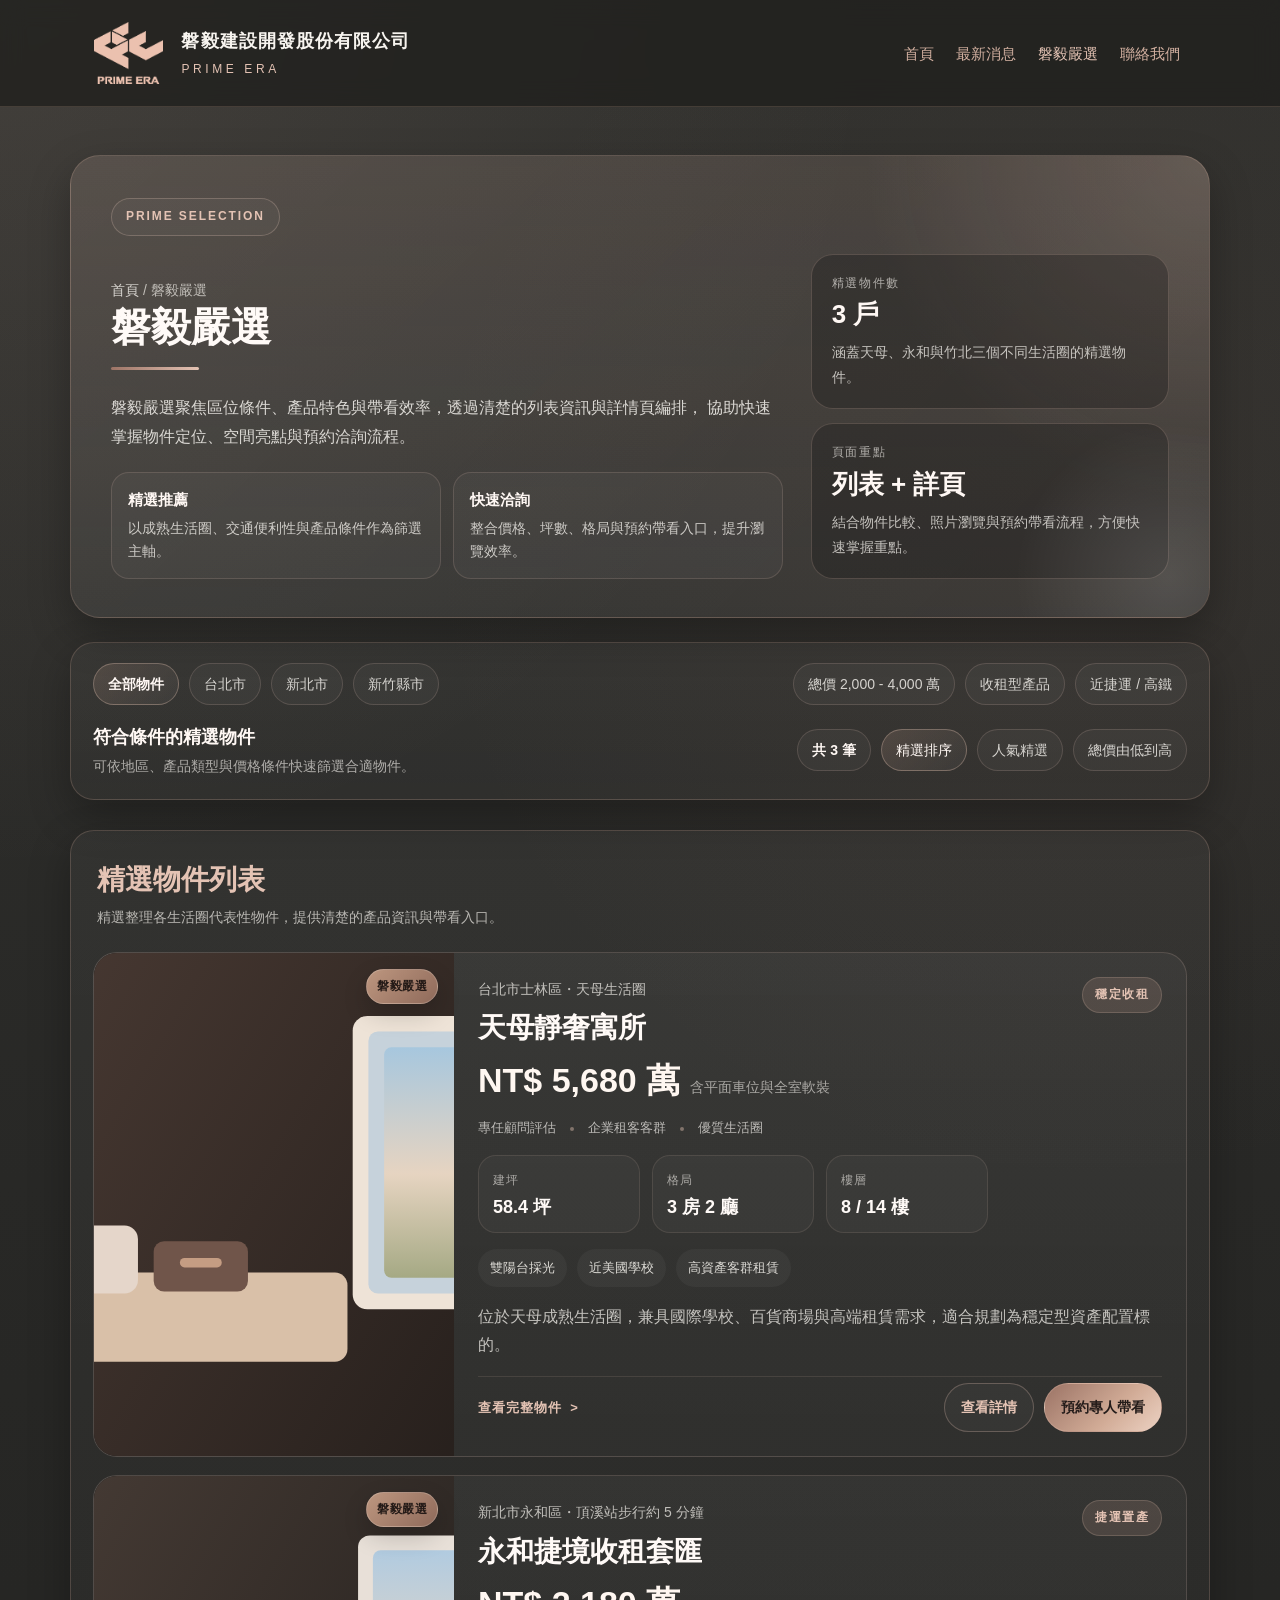
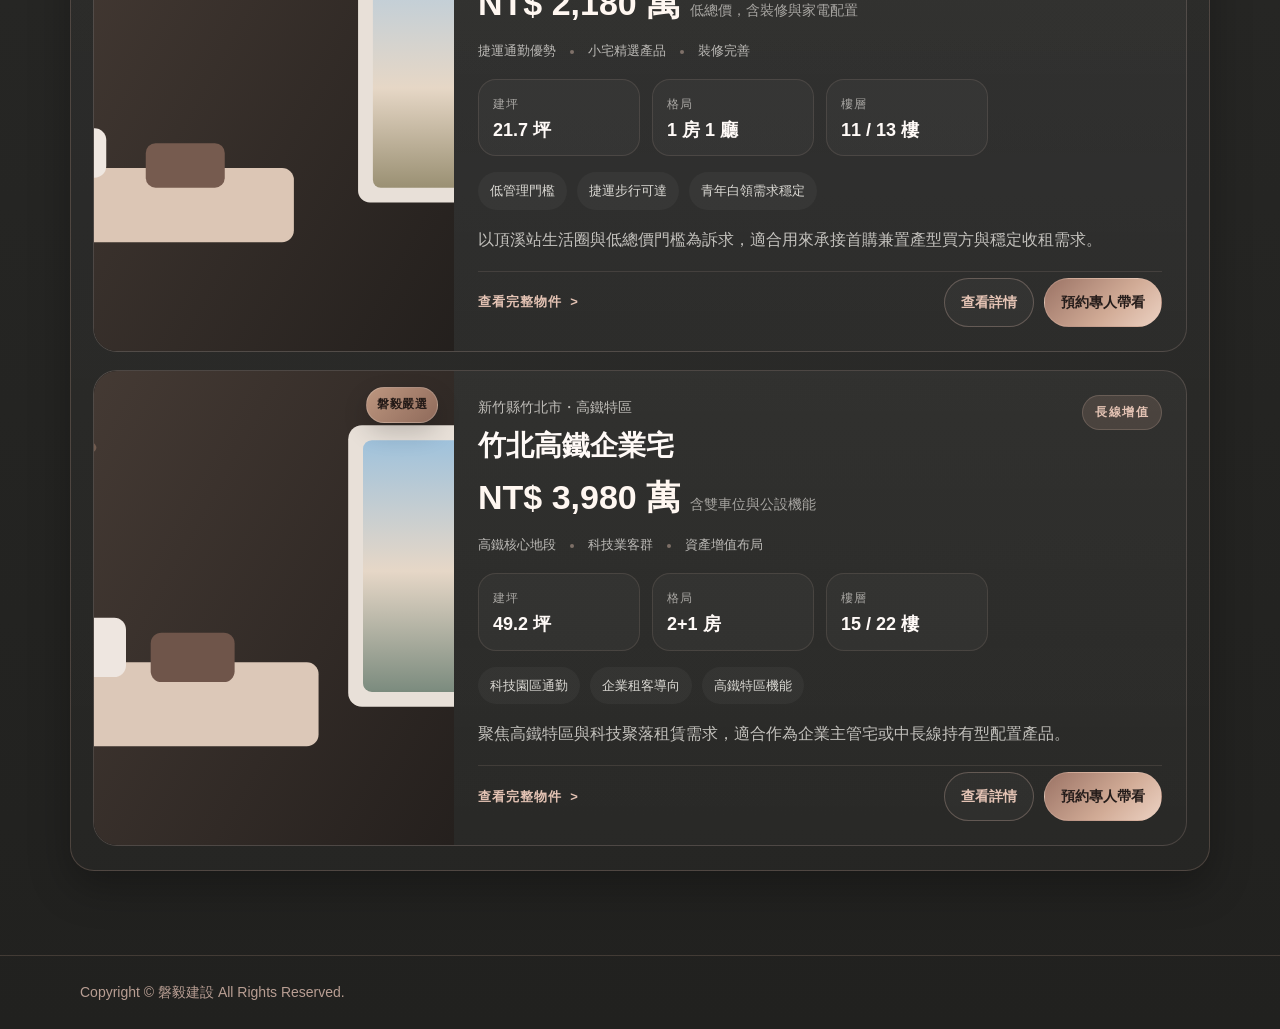
==== curated-demo/index.html @ 62f1a9d2 "Add hidden curated property showcase pages" ====
<!DOCTYPE html>
<html lang="zh-Hant">
<head>
  <meta charset="UTF-8">
  <meta name="viewport" content="width=device-width, initial-scale=1.0">
  <title>磐毅嚴選｜磐毅建設</title>
  <meta name="description" content="磐毅嚴選，提供精選物件列表與詳情資訊。">
  <meta name="robots" content="noindex, nofollow, noarchive">
  <link rel="icon" type="image/png" href="../images/favicon.png">
  <link rel="shortcut icon" href="../images/favicon.png">
  <link rel="stylesheet" href="../styles/site.css">
</head>
<body class="selection-page">
  <header class="site-header">
    <div class="site-header-inner">
      <a class="brand" href="../index.html" aria-label="回到首頁">
        <img src="../images/logo.png" alt="PRIME ERA Logo" class="brand-logo">
        <div class="brand-text">
          <strong>磐毅建設開發股份有限公司</strong>
          <span>PRIME ERA</span>
        </div>
      </a>

      <nav class="nav" aria-label="網站導覽">
        <a href="../index.html">首頁</a>
        <a href="../news/index.html">最新消息</a>
        <a href="index.html" class="active">磐毅嚴選</a>
        <a href="mailto:contactus@prime-era.com.tw?subject=%E7%A3%90%E6%AF%85%E5%9A%B4%E9%81%B8%20%E6%B4%BD%E8%A9%A2">聯絡我們</a>
      </nav>
    </div>
  </header>

  <main class="selection-shell">
    <section class="selection-hero">
      <div class="demo-badge">Prime Selection</div>
      <div class="selection-hero-grid">
        <div>
          <div class="breadcrumb">
            <a href="../index.html">首頁</a> / 磐毅嚴選
          </div>
          <h1>磐毅嚴選</h1>
          <div class="gold-line"></div>
          <p>
            磐毅嚴選聚焦區位條件、產品特色與帶看效率，透過清楚的列表資訊與詳情頁編排，
            協助快速掌握物件定位、空間亮點與預約洽詢流程。
          </p>
          <div class="selection-hero-notes">
            <div class="selection-hero-note">
              <strong>精選推薦</strong>
              以成熟生活圈、交通便利性與產品條件作為篩選主軸。
            </div>
            <div class="selection-hero-note">
              <strong>快速洽詢</strong>
              整合價格、坪數、格局與預約帶看入口，提升瀏覽效率。
            </div>
          </div>
        </div>

        <div class="selection-summary">
          <div class="selection-summary-card">
            <div class="selection-summary-label">精選物件數</div>
            <div class="selection-summary-value">3 戶</div>
            <div class="selection-summary-copy">涵蓋天母、永和與竹北三個不同生活圈的精選物件。</div>
          </div>
          <div class="selection-summary-card">
            <div class="selection-summary-label">頁面重點</div>
            <div class="selection-summary-value">列表 + 詳頁</div>
            <div class="selection-summary-copy">結合物件比較、照片瀏覽與預約帶看流程，方便快速掌握重點。</div>
          </div>
        </div>
      </div>
    </section>

    <section class="selection-panel selection-toolbar" aria-label="物件篩選條件">
      <div class="selection-filter-row">
        <div class="selection-filter-group">
          <button class="selection-filter-chip active" type="button" data-filter-group="region" data-filter-value="all" aria-pressed="true"><strong>全部物件</strong></button>
          <button class="selection-filter-chip" type="button" data-filter-group="region" data-filter-value="taipei" aria-pressed="false">台北市</button>
          <button class="selection-filter-chip" type="button" data-filter-group="region" data-filter-value="new-taipei" aria-pressed="false">新北市</button>
          <button class="selection-filter-chip" type="button" data-filter-group="region" data-filter-value="hsinchu" aria-pressed="false">新竹縣市</button>
        </div>
        <div class="selection-filter-group">
          <button class="selection-filter-chip" type="button" data-filter-group="feature" data-filter-value="price-2000-4000" aria-pressed="false">總價 2,000 - 4,000 萬</button>
          <button class="selection-filter-chip" type="button" data-filter-group="feature" data-filter-value="rental" aria-pressed="false">收租型產品</button>
          <button class="selection-filter-chip" type="button" data-filter-group="feature" data-filter-value="transit" aria-pressed="false">近捷運 / 高鐵</button>
        </div>
      </div>

      <div class="selection-result-row">
        <div>
          <div class="selection-results-title" id="selection-results-title">符合條件的精選物件</div>
          <div class="selection-results-copy">可依地區、產品類型與價格條件快速篩選合適物件。</div>
        </div>
        <div class="selection-result-group">
          <div class="selection-stat-chip" id="selection-results-count"><strong>共 3 筆</strong></div>
          <button class="selection-sort-chip active" type="button" data-sort="featured" aria-pressed="true">精選排序</button>
          <button class="selection-sort-chip" type="button" data-sort="popular" aria-pressed="false">人氣精選</button>
          <button class="selection-sort-chip" type="button" data-sort="price-asc" aria-pressed="false">總價由低到高</button>
        </div>
      </div>
    </section>

    <section class="selection-layout selection-layout-full">
      <div class="selection-panel">
        <div class="selection-panel-header">
          <div>
            <h2>精選物件列表</h2>
            <p>精選整理各生活圈代表性物件，提供清楚的產品資訊與帶看入口。</p>
          </div>
        </div>

        <div class="selection-empty" id="selection-empty">目前沒有符合條件的物件，請調整篩選條件後再試一次。</div>

        <div class="selection-list" id="selection-list">
          <article class="selection-card" data-region="taipei" data-features="rental" data-transit="false" data-price="5680" data-feature-rank="1" data-popular-rank="2">
            <a class="selection-card-link" href="property-tianmu.html" aria-label="查看天母靜奢寓所詳情"></a>
            <div class="selection-card-media">
              <div class="selection-card-badges">
                <span class="selection-badge featured">磐毅嚴選</span>
              </div>
              <img src="../images/demo-properties/tianmu-01.svg" alt="天母靜奢寓所客廳情境圖">
            </div>
            <div class="selection-card-body">
              <div class="selection-card-top">
                <div>
                  <div class="selection-card-location">台北市士林區・天母生活圈</div>
                  <h3>天母靜奢寓所</h3>
                </div>
                <div class="selection-tag">穩定收租</div>
              </div>

              <div class="selection-price">
                <div class="selection-price-amount">NT$ 5,680 萬</div>
                <div class="selection-price-note">含平面車位與全室軟裝</div>
              </div>

              <div class="selection-card-brief">
                <span>專任顧問評估</span>
                <span>企業租客客群</span>
                <span>優質生活圈</span>
              </div>

              <div class="selection-meta">
                <div class="selection-meta-item">
                  <div class="selection-meta-label">建坪</div>
                  <div class="selection-meta-value">58.4 坪</div>
                </div>
                <div class="selection-meta-item">
                  <div class="selection-meta-label">格局</div>
                  <div class="selection-meta-value">3 房 2 廳</div>
                </div>
                <div class="selection-meta-item">
                  <div class="selection-meta-label">樓層</div>
                  <div class="selection-meta-value">8 / 14 樓</div>
                </div>
              </div>

              <div class="selection-highlights">
                <span class="selection-pill">雙陽台採光</span>
                <span class="selection-pill">近美國學校</span>
                <span class="selection-pill">高資產客群租賃</span>
              </div>

              <p class="selection-card-desc">
                位於天母成熟生活圈，兼具國際學校、百貨商場與高端租賃需求，適合規劃為穩定型資產配置標的。
              </p>

              <div class="selection-card-actions">
                <span class="selection-card-cta">查看完整物件</span>
                <div class="selection-card-action-group">
                  <a class="selection-action-btn secondary" href="property-tianmu.html">查看詳情</a>
                  <a class="selection-action-btn primary" href="mailto:contactus@prime-era.com.tw?subject=%E5%A4%A9%E6%AF%8D%E9%9D%9C%E5%A5%A2%E5%AF%93%E6%89%80%20%E9%A0%90%E7%B4%84%E5%B8%B6%E7%9C%8B">預約專人帶看</a>
                </div>
              </div>
            </div>
          </article>

          <article class="selection-card" data-region="new-taipei" data-features="rental transit price-2000-4000" data-transit="true" data-price="2180" data-feature-rank="2" data-popular-rank="1">
            <a class="selection-card-link" href="property-yonghe.html" aria-label="查看永和捷境收租套匯詳情"></a>
            <div class="selection-card-media">
              <div class="selection-card-badges">
                <span class="selection-badge featured">磐毅嚴選</span>
              </div>
              <img src="../images/demo-properties/yonghe-01.svg" alt="永和捷境收租套匯客餐廳情境圖">
            </div>
            <div class="selection-card-body">
              <div class="selection-card-top">
                <div>
                  <div class="selection-card-location">新北市永和區・頂溪站步行約 5 分鐘</div>
                  <h3>永和捷境收租套匯</h3>
                </div>
                <div class="selection-tag">捷運置產</div>
              </div>

              <div class="selection-price">
                <div class="selection-price-amount">NT$ 2,180 萬</div>
                <div class="selection-price-note">低總價，含裝修與家電配置</div>
              </div>

              <div class="selection-card-brief">
                <span>捷運通勤優勢</span>
                <span>小宅精選產品</span>
                <span>裝修完善</span>
              </div>

              <div class="selection-meta">
                <div class="selection-meta-item">
                  <div class="selection-meta-label">建坪</div>
                  <div class="selection-meta-value">21.7 坪</div>
                </div>
                <div class="selection-meta-item">
                  <div class="selection-meta-label">格局</div>
                  <div class="selection-meta-value">1 房 1 廳</div>
                </div>
                <div class="selection-meta-item">
                  <div class="selection-meta-label">樓層</div>
                  <div class="selection-meta-value">11 / 13 樓</div>
                </div>
              </div>

              <div class="selection-highlights">
                <span class="selection-pill">低管理門檻</span>
                <span class="selection-pill">捷運步行可達</span>
                <span class="selection-pill">青年白領需求穩定</span>
              </div>

              <p class="selection-card-desc">
                以頂溪站生活圈與低總價門檻為訴求，適合用來承接首購兼置產型買方與穩定收租需求。
              </p>

              <div class="selection-card-actions">
                <span class="selection-card-cta">查看完整物件</span>
                <div class="selection-card-action-group">
                  <a class="selection-action-btn secondary" href="property-yonghe.html">查看詳情</a>
                  <a class="selection-action-btn primary" href="mailto:contactus@prime-era.com.tw?subject=%E6%B0%B8%E5%92%8C%E6%8D%B7%E5%A2%83%E6%94%B6%E7%A7%9F%E5%A5%97%E5%8C%AF%20%E9%A0%90%E7%B4%84%E5%B8%B6%E7%9C%8B">預約專人帶看</a>
                </div>
              </div>
            </div>
          </article>

          <article class="selection-card" data-region="hsinchu" data-features="rental transit price-2000-4000" data-transit="true" data-price="3980" data-feature-rank="3" data-popular-rank="3">
            <a class="selection-card-link" href="property-zhubei.html" aria-label="查看竹北高鐵企業宅詳情"></a>
            <div class="selection-card-media">
              <div class="selection-card-badges">
                <span class="selection-badge featured">磐毅嚴選</span>
              </div>
              <img src="../images/demo-properties/zhubei-01.svg" alt="竹北高鐵企業宅公設與客廳情境圖">
            </div>
            <div class="selection-card-body">
              <div class="selection-card-top">
                <div>
                  <div class="selection-card-location">新竹縣竹北市・高鐵特區</div>
                  <h3>竹北高鐵企業宅</h3>
                </div>
                <div class="selection-tag">長線增值</div>
              </div>

              <div class="selection-price">
                <div class="selection-price-amount">NT$ 3,980 萬</div>
                <div class="selection-price-note">含雙車位與公設機能</div>
              </div>

              <div class="selection-card-brief">
                <span>高鐵核心地段</span>
                <span>科技業客群</span>
                <span>資產增值布局</span>
              </div>

              <div class="selection-meta">
                <div class="selection-meta-item">
                  <div class="selection-meta-label">建坪</div>
                  <div class="selection-meta-value">49.2 坪</div>
                </div>
                <div class="selection-meta-item">
                  <div class="selection-meta-label">格局</div>
                  <div class="selection-meta-value">2+1 房</div>
                </div>
                <div class="selection-meta-item">
                  <div class="selection-meta-label">樓層</div>
                  <div class="selection-meta-value">15 / 22 樓</div>
                </div>
              </div>

              <div class="selection-highlights">
                <span class="selection-pill">科技園區通勤</span>
                <span class="selection-pill">企業租客導向</span>
                <span class="selection-pill">高鐵特區機能</span>
              </div>

              <p class="selection-card-desc">
                聚焦高鐵特區與科技聚落租賃需求，適合作為企業主管宅或中長線持有型配置產品。
              </p>

              <div class="selection-card-actions">
                <span class="selection-card-cta">查看完整物件</span>
                <div class="selection-card-action-group">
                  <a class="selection-action-btn secondary" href="property-zhubei.html">查看詳情</a>
                  <a class="selection-action-btn primary" href="mailto:contactus@prime-era.com.tw?subject=%E7%AB%B9%E5%8C%97%E9%AB%98%E9%90%B5%E4%BC%81%E6%A5%AD%E5%AE%85%20%E9%A0%90%E7%B4%84%E5%B8%B6%E7%9C%8B">預約專人帶看</a>
                </div>
              </div>
            </div>
          </article>
        </div>
      </div>
    </section>
  </main>

  <footer class="footer">
    <div class="footer-inner">
      Copyright © 磐毅建設 All Rights Reserved.
    </div>
  </footer>
  <script src="demo.js"></script>
</body>
</html>
---- styles/site.css ----
* {
  box-sizing: border-box;
}

:root {
  --bg: #282826;
  --bg-2: #1f1f1d;
  --panel: rgba(255, 255, 255, 0.04);
  --panel-border: rgba(213, 175, 156, 0.22);
  --text: #f7f4ef;
  --muted: #d2b0a0;
  --accent: #d0a793;
  --accent-soft: #e4c3b4;
  --accent-deep: #9d7466;
  --line: rgba(213, 175, 156, 0.18);
  --shadow: 0 16px 42px rgba(0, 0, 0, 0.28);
}

html, body {
  margin: 0;
  padding: 0;
  min-height: 100%;
}

body {
  font-family: -apple-system, BlinkMacSystemFont, "Segoe UI", "Noto Sans TC", sans-serif;
  color: var(--text);
  line-height: 1.8;
  background:
    radial-gradient(circle at top left, rgba(228, 195, 180, 0.1), transparent 30%),
    radial-gradient(circle at 85% 20%, rgba(157, 116, 102, 0.08), transparent 28%),
    linear-gradient(180deg, #31312e 0%, #282826 45%, #21211f 100%);
}

a {
  color: var(--accent-soft);
  text-decoration: none;
}

a:hover {
  color: #fff2ec;
  text-decoration: underline;
}

.site-header {
  width: 100%;
  position: sticky;
  top: 0;
  z-index: 20;
  background: rgba(31, 31, 29, 0.78);
  backdrop-filter: blur(12px);
  border-bottom: 1px solid var(--line);
}

.site-header-inner {
  max-width: 1120px;
  margin: 0 auto;
  padding: 16px 20px 16px 14px;
  display: flex;
  align-items: center;
  justify-content: space-between;
  gap: 24px;
}

.brand {
  display: flex;
  align-items: center;
  gap: 18px;
  padding: 6px 10px;
  margin-left: -10px;
  border-radius: 18px;
  color: inherit;
  text-decoration: none;
  transition: background-color 0.2s ease, transform 0.2s ease;
}

.brand:hover {
  background: rgba(255, 255, 255, 0.03);
  text-decoration: none;
}

.brand:focus-visible {
  outline: 1px solid var(--panel-border);
  outline-offset: 3px;
}

.brand-logo {
  height: 62px;
  width: auto;
  display: block;
  filter: brightness(0) saturate(100%) invert(82%) sepia(20%) saturate(427%) hue-rotate(330deg) brightness(0.95) contrast(0.94);
}

.brand-text {
  display: flex;
  flex-direction: column;
  justify-content: center;
  gap: 2px;
  color: var(--muted);
}

.brand-text strong {
  display: block;
  color: var(--text);
  font-size: 18px;
  letter-spacing: 0.06em;
  text-transform: none;
}

.brand-text span {
  display: block;
  color: var(--accent-soft);
  font-size: 12px;
  letter-spacing: 0.3em;
  text-transform: uppercase;
}

.nav {
  display: flex;
  gap: 22px;
  font-size: 15px;
  flex-wrap: wrap;
  justify-content: flex-end;
}

.nav a {
  color: var(--muted);
  transition: color 0.2s ease;
}

.nav a:hover,
.nav a.active {
  color: var(--accent-soft);
  text-decoration: none;
}

.hero {
  max-width: 1120px;
  margin: 0 auto;
  padding: 92px 20px 64px;
}

.hero-card {
  position: relative;
  overflow: hidden;
  border: 1px solid var(--panel-border);
  border-radius: 24px;
  background:
    linear-gradient(135deg, rgba(255,255,255,0.05), rgba(255,255,255,0.02)),
    linear-gradient(180deg, rgba(208,167,147,0.1), rgba(255,255,255,0.015));
  box-shadow: var(--shadow);
  padding: 56px 40px;
}

.hero-card::before {
  content: "";
  position: absolute;
  inset: 0;
  background: linear-gradient(120deg, transparent 0%, rgba(228, 195, 180, 0.08) 35%, transparent 70%);
  pointer-events: none;
}

.hero h1 {
  font-size: 42px;
  line-height: 1.25;
  margin: 0 0 16px;
  color: #fffaf7;
}

.gold-line {
  width: 88px;
  height: 3px;
  margin: 0 0 24px;
  border-radius: 999px;
  background: linear-gradient(90deg, var(--accent-deep), var(--accent-soft));
}

.hero p {
  max-width: 760px;
  color: var(--muted);
  margin: 0 0 28px;
  font-size: 16px;
}

.btn-row {
  display: flex;
  gap: 12px;
  flex-wrap: wrap;
}

.contact-panel {
  margin-top: 18px;
  padding: 14px 2px 0;
  max-width: 560px;
}

.contact-label {
  color: var(--accent-soft);
  font-size: 12px;
  letter-spacing: 0.14em;
  text-transform: uppercase;
  margin-bottom: 4px;
}

.contact-email {
  display: inline-block;
  color: #fffaf7;
  font-size: 22px;
  font-weight: 500;
  letter-spacing: 0.01em;
  word-break: break-word;
}

.contact-email:hover {
  color: #fffaf7;
  text-decoration: underline;
}

.btn {
  display: inline-block;
  padding: 12px 18px;
  border-radius: 999px;
  border: 1px solid rgba(228, 195, 180, 0.34);
  background: linear-gradient(135deg, #936b5f, #cda490 58%, #e4c3b4);
  color: #241c1a;
  font-size: 15px;
  font-weight: 600;
  box-shadow: 0 8px 24px rgba(157, 116, 102, 0.22);
}

.btn:hover {
  text-decoration: none;
  filter: brightness(1.03);
}

.btn-secondary {
  background: rgba(255, 255, 255, 0.02);
  color: var(--accent-soft);
  border: 1px solid var(--panel-border);
  box-shadow: none;
}

.section {
  max-width: 1120px;
  margin: 0 auto;
  padding: 0 20px 72px;
}

.section-title {
  font-size: 28px;
  margin: 0 0 20px;
  color: var(--accent-soft);
}

.section-subtitle {
  color: var(--muted);
  margin: 0 0 28px;
  max-width: 760px;
}

.card-grid {
  display: grid;
  grid-template-columns: repeat(12, 1fr);
  gap: 22px;
}

.news-list {
  display: grid;
  gap: 22px;
}

.news-card {
  position: relative;
  display: grid;
  grid-template-columns: minmax(220px, 320px) minmax(0, 1fr);
  gap: 0;
  border: 1px solid var(--panel-border);
  border-radius: 24px;
  overflow: hidden;
  background: linear-gradient(180deg, rgba(255,255,255,0.04), rgba(255,255,255,0.02));
  box-shadow: var(--shadow);
  cursor: pointer;
  transition: transform 0.2s ease, box-shadow 0.2s ease, border-color 0.2s ease;
}

.news-card-link {
  position: absolute;
  inset: 0;
  z-index: 2;
  border-radius: inherit;
}

.news-card-media {
  position: relative;
  min-height: 100%;
  background: rgba(0, 0, 0, 0.12);
}

.news-card-media img {
  width: 100%;
  height: 100%;
  max-height: 100%;
  object-fit: cover;
  display: block;
}

.news-card-body {
  position: relative;
  z-index: 1;
  padding: 28px 28px 26px;
  display: flex;
  flex-direction: column;
  justify-content: center;
}

.news-card .card-title {
  margin-top: 8px;
}

.card-cta {
  display: inline-flex;
  align-items: center;
  gap: 8px;
  margin-top: 8px;
  color: var(--accent-soft);
  font-size: 14px;
  font-weight: 600;
  letter-spacing: 0.08em;
  text-transform: uppercase;
}

.card-cta::after {
  content: ">";
  font-size: 16px;
  line-height: 1;
}

.news-card:hover {
  transform: translateY(-2px);
  box-shadow: 0 20px 44px rgba(0, 0, 0, 0.26);
  border-color: rgba(228, 195, 180, 0.36);
}

.news-card-link:focus-visible {
  outline: 1px solid var(--accent-soft);
  outline-offset: -1px;
}

.news-list-compact .news-card {
  grid-template-columns: minmax(180px, 260px) minmax(0, 1fr);
}

.news-list-compact .news-card-body {
  padding: 24px 24px 22px;
}

.news-card-featured .card-title {
  font-size: 28px;
}

.section-actions {
  margin-top: 24px;
}

.card {
  grid-column: span 12;
  border: 1px solid var(--panel-border);
  border-radius: 22px;
  overflow: hidden;
  background:
    linear-gradient(180deg, rgba(255,255,255,0.038), rgba(255,255,255,0.02));
  box-shadow: var(--shadow);
}

@media (min-width: 800px) {
  .card-half {
    grid-column: span 6;
  }
}

.card img {
  width: 100%;
  height: auto;
  object-fit: contain;
  display: block;
  background: rgba(0, 0, 0, 0.08);
}

.card-body {
  padding: 22px;
}

.card-date {
  color: #be9b8d;
  font-size: 14px;
}

.article-meta,
.breadcrumb {
  color: rgba(247, 244, 239, 0.68);
  font-size: 14px;
}

.breadcrumb a {
  color: rgba(247, 244, 239, 0.82);
}

.breadcrumb a:hover {
  color: #fffaf7;
}

.card-title {
  font-size: 22px;
  line-height: 1.4;
  margin: 10px 0 10px;
  color: var(--accent-soft);
}

.card-desc {
  color: #f3eeea;
  margin: 0 0 16px;
}

.article-wrap {
  max-width: 880px;
  margin: 0 auto;
  padding: 48px 20px 88px;
}

.article-shell {
  border: 1px solid var(--panel-border);
  border-radius: 24px;
  background:
    linear-gradient(180deg, rgba(255,255,255,0.04), rgba(255,255,255,0.02));
  box-shadow: var(--shadow);
  padding: 34px 28px 40px;
}

.article-wrap h1 {
  font-size: 36px;
  line-height: 1.35;
  margin: 0 0 12px;
  color: var(--accent-soft);
}

.article-cover {
  width: auto;
  max-width: 100%;
  max-height: 640px;
  border-radius: 18px;
  display: block;
  margin: 28px auto;
}

.article-wrap h2 {
  font-size: 24px;
  margin-top: 36px;
  margin-bottom: 14px;
  color: #f4c9b7;
}

.article-wrap p,
.article-wrap li {
  color: #f3eeea;
}

.article-wrap ul {
  margin: 0 0 18px 1.25rem;
}

.article-gallery {
  display: grid;
  grid-template-columns: 1fr;
  gap: 16px;
  margin: 28px 0;
}

.article-gallery img {
  width: auto;
  max-width: 100%;
  max-height: 640px;
  border-radius: 14px;
  display: block;
  margin: 0 auto;
}

.article-spotlight {
  margin: 12px 0 28px;
}

.spotlight-image {
  width: auto;
  max-width: 100%;
  max-height: 720px;
  border-radius: 16px;
  display: block;
  margin: 0 auto 14px;
  box-shadow: var(--shadow);
}

.photo-caption {
  margin-top: 0;
  padding: 16px 18px;
  border-left: 3px solid var(--accent-deep);
  border-radius: 0 14px 14px 0;
  background: rgba(255, 255, 255, 0.03);
  color: rgba(247, 244, 239, 0.9);
}

.partner-list {
  margin-top: 18px;
  display: grid;
  grid-template-columns: repeat(2, minmax(0, 1fr));
  gap: 14px;
}

.partner-item {
  padding: 16px 18px;
  border: 1px solid var(--panel-border);
  border-radius: 16px;
  background: rgba(255,255,255,0.03);
}

.partner-item-featured {
  background: linear-gradient(180deg, rgba(208, 167, 147, 0.14), rgba(255,255,255,0.04));
  border-color: rgba(228, 195, 180, 0.34);
}

.partner-org {
  color: var(--accent-soft);
  font-size: 15px;
  font-weight: 700;
  line-height: 1.6;
}

.partner-role {
  margin-top: 6px;
  color: #f3eeea;
  font-size: 15px;
  line-height: 1.8;
}

.media-list {
  margin-top: 18px;
  display: grid;
  gap: 22px;
}

.media-group {
  display: grid;
  gap: 12px;
}

.media-group-title {
  color: var(--accent-soft);
  font-size: 13px;
  font-weight: 700;
  letter-spacing: 0.18em;
  text-transform: uppercase;
  margin: 2px 0 2px;
}

.media-item {
  border: 1px solid var(--panel-border);
  border-radius: 16px;
  padding: 18px 18px 16px;
  background: rgba(255,255,255,0.03);
  transition: transform 0.2s ease, border-color 0.2s ease, background-color 0.2s ease, box-shadow 0.2s ease;
}

.media-item:hover {
  transform: translateY(-1px);
  border-color: rgba(228, 195, 180, 0.34);
  background: linear-gradient(180deg, rgba(208, 167, 147, 0.09), rgba(255,255,255,0.04));
  box-shadow: 0 14px 32px rgba(0, 0, 0, 0.18);
}

.media-meta {
  display: flex;
  align-items: center;
  justify-content: space-between;
  gap: 12px;
  margin-bottom: 8px;
}

.media-source {
  color: rgba(247, 244, 239, 0.7);
  font-size: 12px;
  font-weight: 600;
  letter-spacing: 0.14em;
  text-transform: uppercase;
}

.media-tag {
  flex-shrink: 0;
  padding: 4px 10px;
  border: 1px solid rgba(228, 195, 180, 0.2);
  border-radius: 999px;
  color: var(--accent-soft);
  font-size: 11px;
  font-weight: 700;
  letter-spacing: 0.08em;
  background: rgba(255, 255, 255, 0.03);
}

.media-link {
  display: inline-flex;
  align-items: center;
  gap: 8px;
  color: #fffaf7;
  font-size: 17px;
  line-height: 1.6;
  text-decoration: none;
}

.media-link::after {
  content: "↗";
  color: var(--accent-soft);
  font-size: 14px;
  line-height: 1;
}

.media-link:hover {
  color: #fffaf7;
  text-decoration: underline;
  text-underline-offset: 0.18em;
}

.footer {
  border-top: 1px solid var(--line);
  padding: 24px 20px;
  color: #b89e93;
  font-size: 14px;
}

.footer-inner {
  max-width: 1120px;
  margin: 0 auto;
}

@media (max-width: 680px) {
  .site-header-inner {
    flex-direction: column;
    align-items: flex-start;
    padding: 16px 20px;
  }

  .media-meta {
    flex-wrap: wrap;
    align-items: flex-start;
  }

  .brand {
    gap: 14px;
    margin-left: 0;
    padding: 0;
  }

  .brand-logo {
    height: 52px;
  }

  .brand-text strong {
    font-size: 16px;
    letter-spacing: 0.04em;
  }

  .brand-text span {
    font-size: 11px;
    letter-spacing: 0.24em;
  }

  .hero {
    padding-top: 54px;
  }

  .hero-card {
    padding: 34px 22px;
    border-radius: 20px;
  }

  .hero h1,
  .article-wrap h1 {
    font-size: 28px;
  }

  .contact-email {
    font-size: 17px;
  }

  .section-title {
    font-size: 24px;
  }

  .news-card,
  .news-list-compact .news-card {
    grid-template-columns: 1fr;
  }

  .news-card-media {
    aspect-ratio: 16 / 9;
  }

  .news-card-media img {
    height: 100%;
  }

  .news-card-body,
  .news-list-compact .news-card-body {
    padding: 20px 18px 18px;
  }

  .news-card-featured .card-title {
    font-size: 24px;
  }

  .card img {
    max-height: 220px;
  }

  .article-shell {
    padding: 24px 18px 30px;
  }

  .partner-list {
    grid-template-columns: 1fr;
  }

}

.selection-page {
  min-height: 100vh;
}

.selection-shell {
  max-width: 1180px;
  margin: 0 auto;
  padding: 48px 20px 84px;
}

.selection-hero {
  position: relative;
  overflow: hidden;
  border: 1px solid var(--panel-border);
  border-radius: 30px;
  padding: 42px 40px 38px;
  background:
    radial-gradient(circle at top right, rgba(228, 195, 180, 0.18), transparent 28%),
    linear-gradient(135deg, rgba(255,255,255,0.05), rgba(255,255,255,0.02)),
    linear-gradient(180deg, rgba(208, 167, 147, 0.11), rgba(255,255,255,0.02));
  box-shadow: var(--shadow);
}

.selection-hero::after {
  content: "";
  position: absolute;
  inset: auto -120px -120px auto;
  width: 320px;
  height: 320px;
  border-radius: 50%;
  background: radial-gradient(circle, rgba(255,255,255,0.12), transparent 68%);
  pointer-events: none;
}

.demo-badge {
  display: inline-flex;
  align-items: center;
  gap: 8px;
  margin-bottom: 18px;
  padding: 7px 14px;
  border-radius: 999px;
  border: 1px solid rgba(228, 195, 180, 0.26);
  background: rgba(255, 255, 255, 0.03);
  color: var(--accent-soft);
  font-size: 12px;
  font-weight: 700;
  letter-spacing: 0.16em;
  text-transform: uppercase;
}

.selection-hero-grid {
  display: grid;
  grid-template-columns: minmax(0, 1.5fr) minmax(280px, 0.8fr);
  gap: 28px;
  align-items: end;
}

.selection-hero h1 {
  margin: 0 0 16px;
  font-size: 40px;
  line-height: 1.2;
  color: #fffaf7;
}

.selection-hero p {
  margin: 0;
  max-width: 760px;
  color: rgba(247, 244, 239, 0.84);
  font-size: 16px;
}

.selection-hero-notes {
  display: grid;
  grid-template-columns: repeat(2, minmax(0, 1fr));
  gap: 12px;
  margin-top: 20px;
  max-width: 760px;
}

.selection-hero-note {
  padding: 14px 16px;
  border-radius: 18px;
  border: 1px solid rgba(228, 195, 180, 0.16);
  background: rgba(255, 255, 255, 0.035);
  color: rgba(247, 244, 239, 0.76);
  font-size: 14px;
  line-height: 1.7;
}

.selection-hero-note strong {
  display: block;
  margin-bottom: 4px;
  color: #fff8f4;
  font-size: 15px;
}

.selection-summary {
  display: grid;
  gap: 14px;
}

.selection-summary-card {
  padding: 18px 20px;
  border-radius: 22px;
  border: 1px solid rgba(228, 195, 180, 0.2);
  background: rgba(22, 22, 21, 0.3);
}

.selection-summary-label {
  color: rgba(247, 244, 239, 0.64);
  font-size: 12px;
  letter-spacing: 0.14em;
  text-transform: uppercase;
}

.selection-summary-value {
  margin-top: 4px;
  color: #fff8f4;
  font-size: 26px;
  line-height: 1.3;
  font-weight: 700;
}

.selection-summary-copy {
  margin-top: 8px;
  color: rgba(247, 244, 239, 0.74);
  font-size: 14px;
  line-height: 1.8;
}

.selection-layout {
  display: grid;
  grid-template-columns: minmax(0, 1fr) 280px;
  gap: 24px;
  margin-top: 30px;
}

.selection-layout-full {
  grid-template-columns: 1fr;
}

.selection-toolbar {
  display: grid;
  gap: 16px;
  margin-top: 24px;
  padding: 20px 22px;
}

.selection-filter-row,
.selection-result-row {
  display: flex;
  align-items: center;
  justify-content: space-between;
  gap: 14px;
  flex-wrap: wrap;
}

.selection-filter-group,
.selection-result-group {
  display: flex;
  align-items: center;
  gap: 10px;
  flex-wrap: wrap;
}

.selection-filter-chip,
.selection-sort-chip,
.selection-stat-chip {
  display: inline-flex;
  align-items: center;
  justify-content: center;
  min-height: 42px;
  padding: 9px 14px;
  border-radius: 999px;
  border: 1px solid rgba(228, 195, 180, 0.18);
  background: rgba(255, 255, 255, 0.035);
  color: rgba(247, 244, 239, 0.82);
  font-size: 14px;
  line-height: 1.2;
}

button.selection-filter-chip,
button.selection-sort-chip {
  cursor: pointer;
  font-family: inherit;
}

.selection-filter-chip strong,
.selection-sort-chip strong,
.selection-stat-chip strong {
  color: #fff8f4;
  font-weight: 700;
}

.selection-filter-chip.active,
.selection-sort-chip.active {
  border-color: rgba(228, 195, 180, 0.34);
  background: linear-gradient(135deg, rgba(208, 167, 147, 0.18), rgba(255, 255, 255, 0.04));
  color: #fff8f4;
}

.selection-results-title {
  color: #fff8f4;
  font-size: 18px;
  font-weight: 700;
}

.selection-results-copy {
  color: rgba(247, 244, 239, 0.64);
  font-size: 14px;
}

.selection-empty {
  display: none;
  padding: 18px 22px 0;
  color: rgba(247, 244, 239, 0.72);
  font-size: 14px;
}

.selection-empty.is-visible {
  display: block;
}

.selection-panel {
  border: 1px solid var(--panel-border);
  border-radius: 24px;
  background: linear-gradient(180deg, rgba(255,255,255,0.04), rgba(255,255,255,0.02));
  box-shadow: var(--shadow);
}

.selection-panel-header {
  display: flex;
  align-items: center;
  justify-content: space-between;
  gap: 16px;
  padding: 24px 26px 0;
}

.selection-panel-header h2 {
  margin: 0;
  font-size: 28px;
  color: var(--accent-soft);
}

.selection-panel-header p {
  margin: 0;
  color: rgba(247, 244, 239, 0.68);
  font-size: 14px;
}

.selection-list {
  display: grid;
  gap: 18px;
  padding: 22px 22px 24px;
}

.selection-card {
  position: relative;
  display: grid;
  grid-template-columns: minmax(260px, 360px) minmax(0, 1fr);
  border: 1px solid rgba(228, 195, 180, 0.18);
  border-radius: 24px;
  overflow: hidden;
  background:
    linear-gradient(180deg, rgba(255,255,255,0.04), rgba(255,255,255,0.015));
  transition: transform 0.2s ease, border-color 0.2s ease, box-shadow 0.2s ease;
}

.selection-card:hover {
  transform: translateY(-3px);
  border-color: rgba(228, 195, 180, 0.34);
  box-shadow: 0 20px 44px rgba(0, 0, 0, 0.22);
}

.selection-card-link {
  position: absolute;
  inset: 0;
  z-index: 2;
}

.selection-card-media {
  position: relative;
  min-height: 100%;
  background: rgba(0, 0, 0, 0.12);
}

.selection-card-badges {
  position: absolute;
  top: 16px;
  right: 16px;
  z-index: 3;
  display: flex;
  align-items: flex-start;
  justify-content: flex-end;
  gap: 10px;
  pointer-events: none;
}

.selection-badge {
  display: inline-flex;
  align-items: center;
  min-height: 30px;
  padding: 6px 10px;
  border-radius: 999px;
  background: rgba(21, 21, 20, 0.62);
  border: 1px solid rgba(255, 255, 255, 0.16);
  backdrop-filter: blur(8px);
  color: #fff8f4;
  font-size: 12px;
  font-weight: 700;
  letter-spacing: 0.04em;
}

.selection-badge.featured {
  background: linear-gradient(135deg, rgba(201, 160, 135, 0.92), rgba(151, 112, 95, 0.92));
  border-color: rgba(255, 255, 255, 0.18);
  color: #241a17;
  box-shadow: 0 10px 24px rgba(0, 0, 0, 0.18);
}

.selection-card-media img {
  width: 100%;
  height: 100%;
  display: block;
  object-fit: cover;
}

.detail-gallery img,
.detail-side-gallery img {
  width: 100%;
  height: 100%;
  display: block;
  object-fit: cover;
  object-position: center;
}

.selection-card-body {
  position: relative;
  z-index: 1;
  display: grid;
  gap: 16px;
  padding: 24px;
}

.selection-card-top {
  display: flex;
  align-items: flex-start;
  justify-content: space-between;
  gap: 16px;
}

.selection-card-top h3 {
  margin: 8px 0 0;
  font-size: 28px;
  line-height: 1.3;
  color: #fffaf7;
}

.selection-card-location {
  color: rgba(247, 244, 239, 0.72);
  font-size: 14px;
}

.selection-tag,
.detail-status {
  display: inline-flex;
  align-items: center;
  justify-content: center;
  padding: 6px 12px;
  border-radius: 999px;
  background: rgba(208, 167, 147, 0.16);
  border: 1px solid rgba(228, 195, 180, 0.2);
  color: var(--accent-soft);
  font-size: 12px;
  font-weight: 700;
  letter-spacing: 0.12em;
  text-transform: uppercase;
  white-space: nowrap;
}

.selection-price {
  display: flex;
  align-items: baseline;
  gap: 10px;
  flex-wrap: wrap;
}

.selection-price-amount {
  color: #fff7f1;
  font-size: 34px;
  line-height: 1;
  font-weight: 700;
}

.selection-price-note {
  color: rgba(247, 244, 239, 0.6);
  font-size: 14px;
}

.selection-card-brief {
  display: flex;
  align-items: center;
  gap: 14px;
  flex-wrap: wrap;
  color: rgba(247, 244, 239, 0.7);
  font-size: 13px;
}

.selection-card-brief span {
  position: relative;
}

.selection-card-brief span + span::before {
  content: "";
  display: inline-block;
  width: 4px;
  height: 4px;
  margin-right: 14px;
  border-radius: 50%;
  background: rgba(228, 195, 180, 0.44);
  vertical-align: middle;
}

.selection-meta {
  display: grid;
  grid-template-columns: repeat(4, minmax(0, 1fr));
  gap: 12px;
}

.selection-meta-item,
.detail-fact {
  padding: 14px 14px 12px;
  border-radius: 18px;
  background: rgba(255, 255, 255, 0.03);
  border: 1px solid rgba(228, 195, 180, 0.12);
}

.selection-meta-label,
.detail-fact-label {
  color: rgba(247, 244, 239, 0.6);
  font-size: 12px;
  letter-spacing: 0.08em;
  text-transform: uppercase;
}

.selection-meta-value,
.detail-fact-value {
  margin-top: 3px;
  color: #fffaf7;
  font-size: 18px;
  line-height: 1.4;
  font-weight: 600;
}

.selection-highlights {
  display: flex;
  flex-wrap: wrap;
  gap: 10px;
}

.selection-pill {
  padding: 7px 12px;
  border-radius: 999px;
  background: rgba(255, 255, 255, 0.04);
  color: rgba(247, 244, 239, 0.86);
  font-size: 13px;
}

.selection-card-desc {
  margin: 0;
  color: rgba(247, 244, 239, 0.74);
}

.selection-card-cta {
  display: inline-flex;
  align-items: center;
  gap: 8px;
  color: var(--accent-soft);
  font-weight: 700;
  letter-spacing: 0.08em;
  text-transform: uppercase;
  font-size: 13px;
}

.selection-card-cta::after {
  content: ">";
}

.selection-card-actions {
  display: flex;
  align-items: center;
  justify-content: space-between;
  gap: 12px;
  flex-wrap: wrap;
  padding-top: 6px;
  border-top: 1px solid rgba(228, 195, 180, 0.12);
}

.selection-card-action-group {
  display: flex;
  gap: 10px;
  flex-wrap: wrap;
}

.selection-action-btn,
.detail-cta-primary,
.detail-cta-secondary {
  display: inline-flex;
  align-items: center;
  justify-content: center;
  min-height: 44px;
  padding: 11px 16px;
  border-radius: 999px;
  border: 1px solid rgba(228, 195, 180, 0.28);
  font-size: 14px;
  font-weight: 700;
  text-decoration: none;
}

.selection-action-btn.primary,
.detail-cta-primary {
  background: linear-gradient(135deg, #9b7365, #d2ac97 60%, #ecd2c3);
  color: #241c1a;
}

.selection-action-btn.secondary,
.detail-cta-secondary {
  background: rgba(255, 255, 255, 0.03);
  color: var(--accent-soft);
}

.selection-action-btn:hover,
.detail-cta-primary:hover,
.detail-cta-secondary:hover {
  text-decoration: none;
  filter: brightness(1.03);
}

.selection-side {
  display: grid;
  gap: 18px;
}

.selection-note {
  padding: 22px;
}

.selection-note h3,
.detail-section h2,
.detail-side-card h3 {
  margin: 0 0 12px;
  color: var(--accent-soft);
}

.selection-note p,
.selection-note li,
.detail-section p,
.detail-section li,
.detail-side-card p,
.detail-side-card li {
  margin: 0;
  color: rgba(247, 244, 239, 0.8);
}

.selection-note ul,
.detail-section ul {
  margin: 0;
  padding-left: 1.2rem;
  display: grid;
  gap: 10px;
}

.selection-note-grid {
  display: grid;
  gap: 12px;
  margin-top: 14px;
}

.selection-note-stat {
  padding: 14px 16px;
  border-radius: 18px;
  background: rgba(255,255,255,0.03);
}

.selection-note-stat strong {
  display: block;
  color: #fff8f4;
  font-size: 22px;
  line-height: 1.2;
}

.selection-note-stat span {
  display: block;
  margin-top: 4px;
  color: rgba(247, 244, 239, 0.62);
  font-size: 13px;
}

.selection-disclaimer {
  margin-top: 14px;
  color: rgba(247, 244, 239, 0.54);
  font-size: 12px;
  line-height: 1.8;
}

.detail-shell {
  max-width: 1180px;
  margin: 0 auto;
  padding: 42px 20px 86px;
}

.detail-head {
  display: grid;
  gap: 18px;
  margin-bottom: 24px;
}

.detail-kicker {
  display: flex;
  align-items: center;
  justify-content: space-between;
  gap: 16px;
  flex-wrap: wrap;
}

.detail-title-group h1 {
  margin: 10px 0 10px;
  font-size: 42px;
  line-height: 1.2;
  color: #fffaf7;
}

.detail-address {
  color: rgba(247, 244, 239, 0.72);
  font-size: 16px;
}

.detail-subline {
  display: flex;
  align-items: baseline;
  gap: 14px;
  flex-wrap: wrap;
}

.detail-price {
  color: #fff8f3;
  font-size: 38px;
  line-height: 1;
  font-weight: 700;
}

.detail-price-note {
  color: rgba(247, 244, 239, 0.6);
  font-size: 15px;
}

.detail-gallery {
  display: grid;
  grid-template-columns: minmax(0, 1.5fr) minmax(240px, 0.8fr);
  gap: 16px;
}

.detail-hero-media,
.detail-side-gallery {
  border: 1px solid rgba(228, 195, 180, 0.18);
  border-radius: 24px;
  overflow: hidden;
  background: rgba(18, 18, 17, 0.42);
}

.detail-hero-media {
  min-height: 440px;
}

.detail-side-gallery {
  display: grid;
  grid-template-rows: 1fr 1fr;
  gap: 0;
}

.detail-layout {
  display: grid;
  grid-template-columns: minmax(0, 1fr) 320px;
  gap: 24px;
  margin-top: 24px;
}

.detail-main {
  display: grid;
  gap: 22px;
}

.detail-card,
.detail-side-card {
  border: 1px solid var(--panel-border);
  border-radius: 24px;
  background: linear-gradient(180deg, rgba(255,255,255,0.04), rgba(255,255,255,0.02));
  box-shadow: var(--shadow);
}

.detail-card {
  padding: 26px;
}

.detail-facts {
  display: grid;
  grid-template-columns: repeat(4, minmax(0, 1fr));
  gap: 12px;
}

.detail-section {
  display: grid;
  gap: 14px;
}

.detail-section-header {
  display: flex;
  align-items: center;
  justify-content: space-between;
  gap: 12px;
  flex-wrap: wrap;
}

.detail-section-header p {
  color: rgba(247, 244, 239, 0.6);
  font-size: 14px;
}

.detail-columns {
  display: grid;
  grid-template-columns: repeat(2, minmax(0, 1fr));
  gap: 12px;
}

.detail-list-grid {
  display: grid;
  grid-template-columns: repeat(2, minmax(0, 1fr));
  gap: 12px 18px;
}

.detail-list-item {
  padding: 14px 16px;
  border-radius: 18px;
  background: rgba(255,255,255,0.03);
  border: 1px solid rgba(228, 195, 180, 0.12);
}

.detail-list-item strong {
  display: block;
  margin-bottom: 4px;
  color: #fffaf7;
  font-size: 15px;
}

.detail-side {
  display: grid;
  gap: 18px;
  align-content: start;
}

.detail-side-card {
  padding: 22px;
}

.detail-contact {
  display: grid;
  gap: 12px;
}

.detail-contact a {
  color: #fffaf7;
}

.detail-process {
  display: grid;
  gap: 10px;
}

.detail-process-step {
  padding: 12px 14px;
  border-left: 3px solid rgba(228, 195, 180, 0.44);
  background: rgba(255,255,255,0.03);
  border-radius: 0 14px 14px 0;
}

.detail-cta-card {
  padding: 24px 22px;
  border: 1px solid rgba(228, 195, 180, 0.24);
  border-radius: 24px;
  background:
    radial-gradient(circle at top right, rgba(228, 195, 180, 0.16), transparent 34%),
    linear-gradient(180deg, rgba(208, 167, 147, 0.12), rgba(255,255,255,0.03));
  box-shadow: var(--shadow);
}

.detail-cta-card h3 {
  margin: 0 0 10px;
  color: #fff8f4;
  font-size: 22px;
}

.detail-cta-card p {
  margin: 0;
  color: rgba(247, 244, 239, 0.78);
}

.detail-cta-actions {
  display: flex;
  gap: 10px;
  flex-wrap: wrap;
  margin-top: 16px;
}

.detail-sales-points {
  display: grid;
  gap: 10px;
}

.detail-sales-point {
  padding: 12px 14px;
  border-radius: 16px;
  background: rgba(255,255,255,0.03);
  border: 1px solid rgba(228, 195, 180, 0.12);
}

.detail-sales-point strong {
  display: block;
  margin-bottom: 4px;
  color: #fff8f4;
}

.back-link {
  display: inline-flex;
  align-items: center;
  gap: 8px;
  color: rgba(247, 244, 239, 0.82);
  font-size: 14px;
}

.back-link::before {
  content: "<";
}

@media (max-width: 980px) {
  .selection-hero-grid,
  .selection-layout,
  .detail-layout,
  .detail-gallery {
    grid-template-columns: 1fr;
  }

  .selection-summary {
    grid-template-columns: repeat(2, minmax(0, 1fr));
  }

  .detail-side-gallery {
    grid-template-columns: 1fr 1fr;
    grid-template-rows: none;
  }
}

@media (max-width: 760px) {
  .selection-hero,
  .detail-card,
  .detail-side-card {
    padding: 22px;
    border-radius: 22px;
  }

  .selection-hero h1,
  .detail-title-group h1 {
    font-size: 30px;
  }

  .selection-card {
    grid-template-columns: 1fr;
  }

  .selection-card-media {
    aspect-ratio: 16 / 10;
  }

  .selection-toolbar,
  .selection-list {
    padding-left: 18px;
    padding-right: 18px;
  }

  .selection-meta,
  .detail-facts,
  .detail-columns,
  .detail-list-grid {
    grid-template-columns: repeat(2, minmax(0, 1fr));
  }

  .selection-panel-header {
    display: grid;
    gap: 8px;
  }

  .selection-panel-header h2 {
    font-size: 24px;
  }

  .detail-hero-media {
    min-height: 280px;
  }
}

@media (max-width: 560px) {
  .selection-shell,
  .detail-shell {
    padding-top: 28px;
  }

  .selection-summary,
  .selection-hero-notes,
  .selection-meta,
  .detail-facts,
  .detail-columns,
  .detail-list-grid {
    grid-template-columns: 1fr;
  }

  .selection-card-top {
    display: grid;
  }

  .selection-card-actions,
  .detail-cta-actions {
    align-items: stretch;
  }

  .selection-card-action-group,
  .detail-cta-actions {
    width: 100%;
  }

  .selection-action-btn,
  .detail-cta-primary,
  .detail-cta-secondary {
    flex: 1 1 180px;
  }

  .selection-price-amount,
  .detail-price {
    font-size: 30px;
  }

  .selection-card-top h3 {
    font-size: 24px;
  }

  .detail-side-gallery {
    grid-template-columns: 1fr;
  }
}
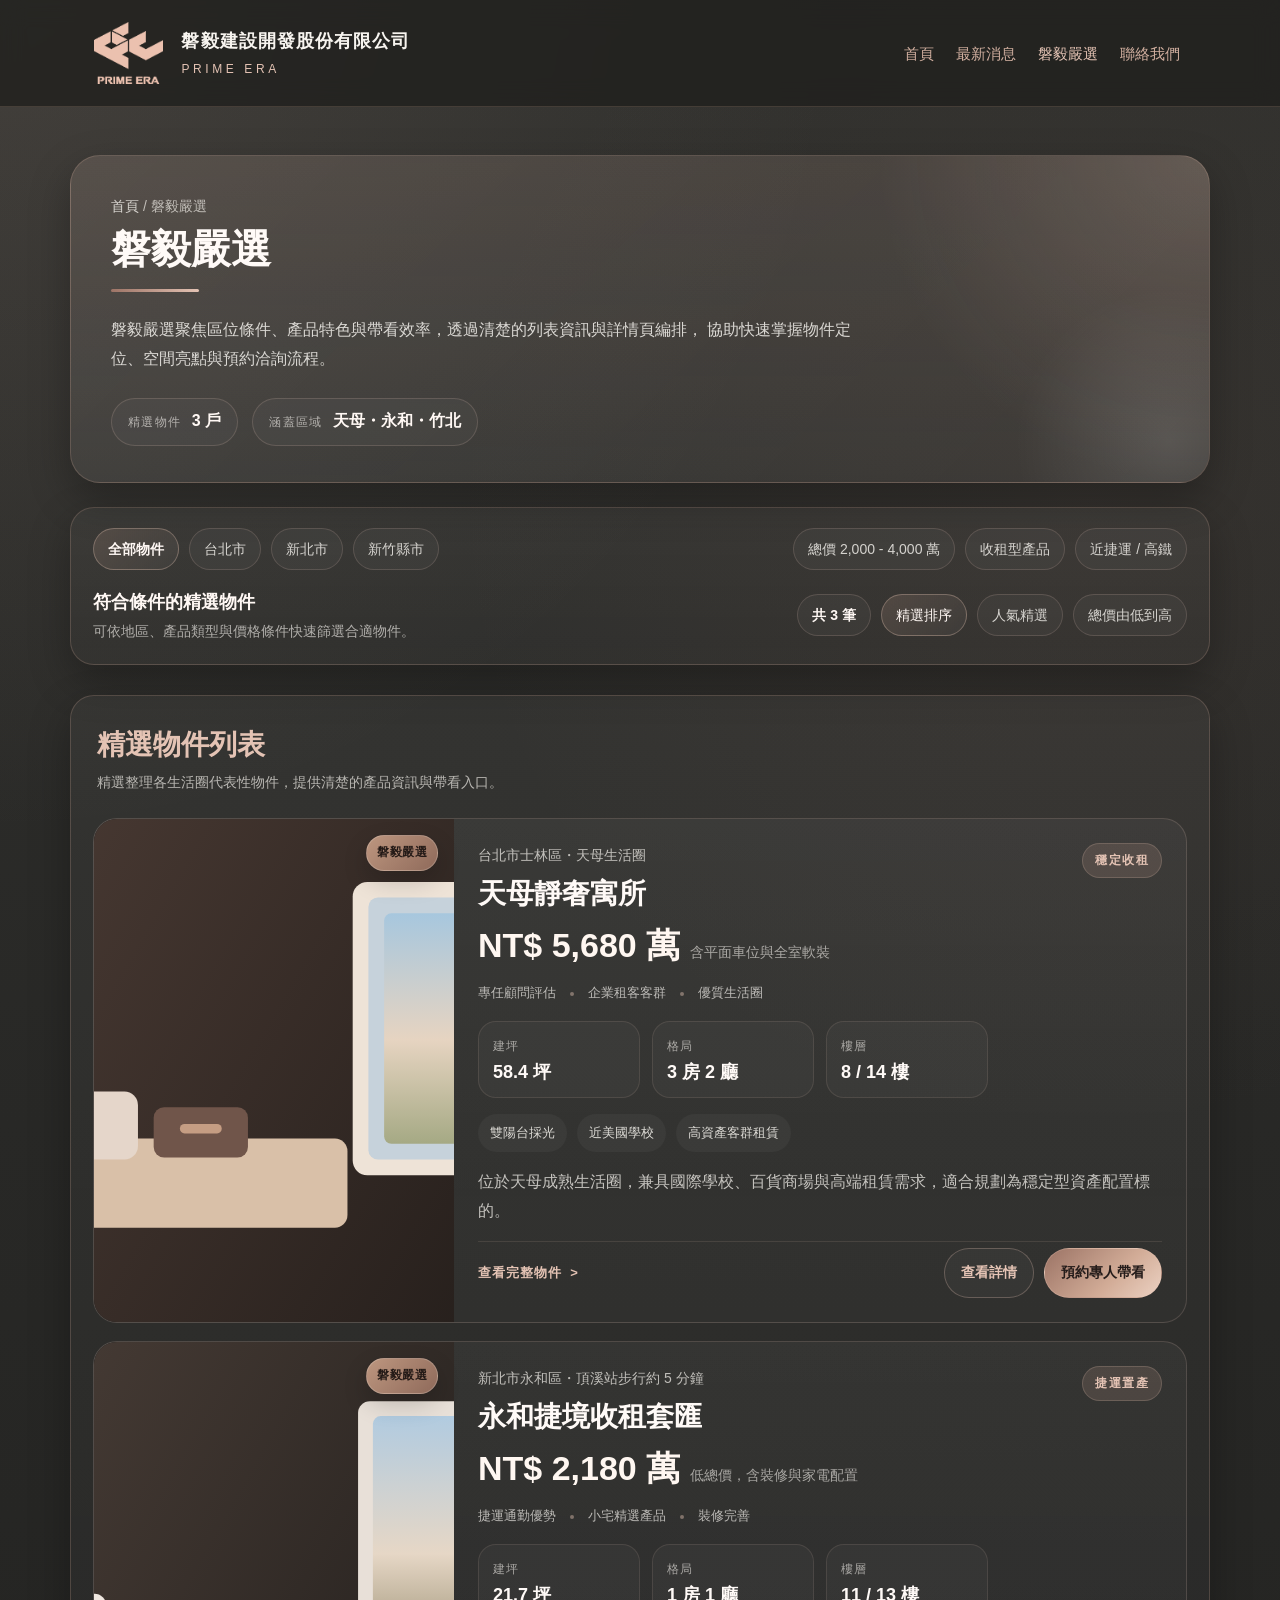
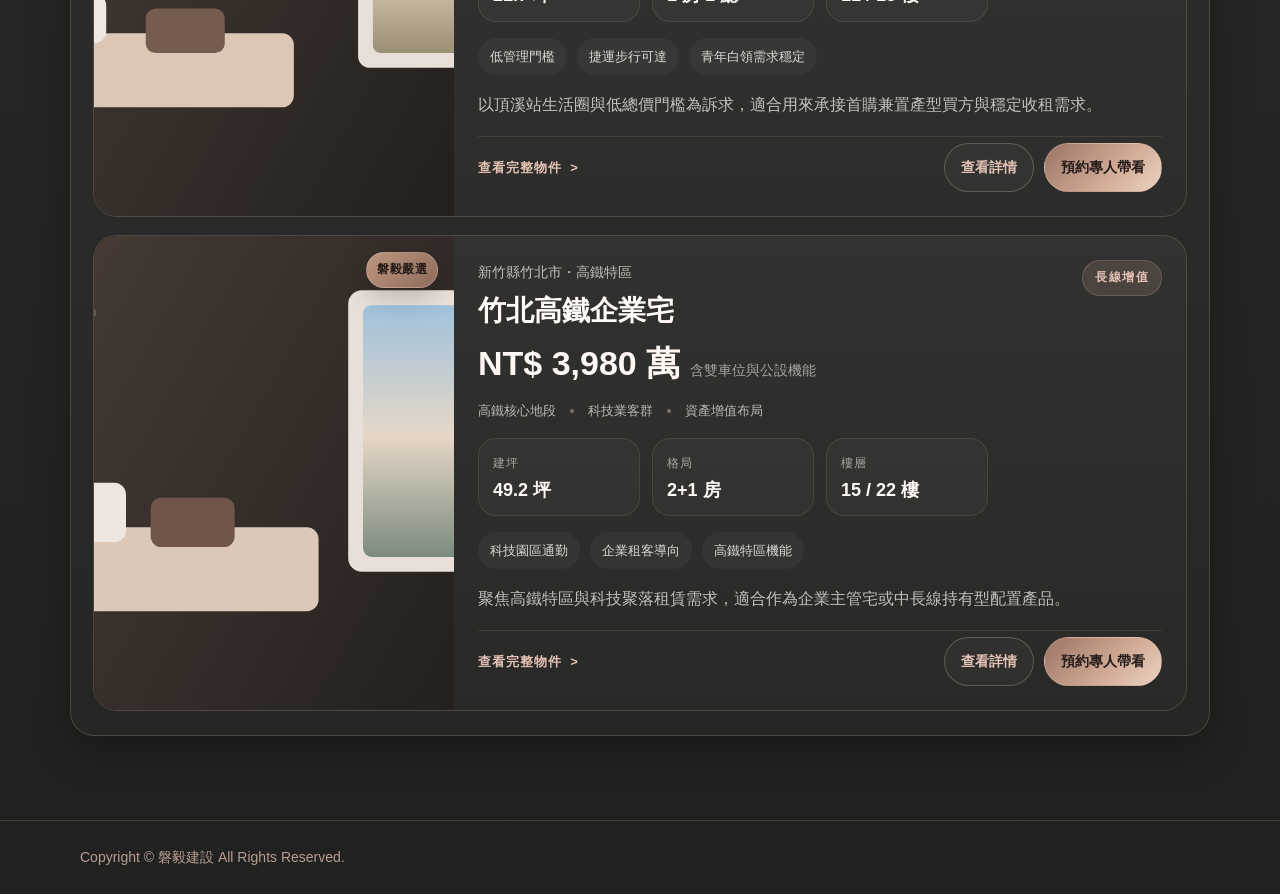
==== commit 9da4c63b: "Refine curated page hero layout" ====
--- a/curated-demo/index.html
+++ b/curated-demo/index.html
@@ -32,40 +32,24 @@
 
   <main class="selection-shell">
     <section class="selection-hero">
-      <div class="demo-badge">Prime Selection</div>
-      <div class="selection-hero-grid">
-        <div>
-          <div class="breadcrumb">
-            <a href="../index.html">首頁</a> / 磐毅嚴選
+      <div class="breadcrumb">
+        <a href="../index.html">首頁</a> / 磐毅嚴選
+      </div>
+      <div class="selection-hero-main">
+        <h1>磐毅嚴選</h1>
+        <div class="gold-line"></div>
+        <p>
+          磐毅嚴選聚焦區位條件、產品特色與帶看效率，透過清楚的列表資訊與詳情頁編排，
+          協助快速掌握物件定位、空間亮點與預約洽詢流程。
+        </p>
+        <div class="selection-hero-inline">
+          <div class="selection-hero-inline-item">
+            <span class="selection-hero-inline-label">精選物件</span>
+            <strong class="selection-hero-inline-value">3 戶</strong>
           </div>
-          <h1>磐毅嚴選</h1>
-          <div class="gold-line"></div>
-          <p>
-            磐毅嚴選聚焦區位條件、產品特色與帶看效率，透過清楚的列表資訊與詳情頁編排，
-            協助快速掌握物件定位、空間亮點與預約洽詢流程。
-          </p>
-          <div class="selection-hero-notes">
-            <div class="selection-hero-note">
-              <strong>精選推薦</strong>
-              以成熟生活圈、交通便利性與產品條件作為篩選主軸。
-            </div>
-            <div class="selection-hero-note">
-              <strong>快速洽詢</strong>
-              整合價格、坪數、格局與預約帶看入口，提升瀏覽效率。
-            </div>
-          </div>
-        </div>
-
-        <div class="selection-summary">
-          <div class="selection-summary-card">
-            <div class="selection-summary-label">精選物件數</div>
-            <div class="selection-summary-value">3 戶</div>
-            <div class="selection-summary-copy">涵蓋天母、永和與竹北三個不同生活圈的精選物件。</div>
-          </div>
-          <div class="selection-summary-card">
-            <div class="selection-summary-label">頁面重點</div>
-            <div class="selection-summary-value">列表 + 詳頁</div>
-            <div class="selection-summary-copy">結合物件比較、照片瀏覽與預約帶看流程，方便快速掌握重點。</div>
+          <div class="selection-hero-inline-item">
+            <span class="selection-hero-inline-label">涵蓋區域</span>
+            <strong class="selection-hero-inline-value">天母・永和・竹北</strong>
           </div>
         </div>
       </div>
--- a/styles/site.css
+++ b/styles/site.css
@@ -743,7 +743,7 @@
   overflow: hidden;
   border: 1px solid var(--panel-border);
   border-radius: 30px;
-  padding: 42px 40px 38px;
+  padding: 38px 40px 36px;
   background:
     radial-gradient(circle at top right, rgba(228, 195, 180, 0.18), transparent 28%),
     linear-gradient(135deg, rgba(255,255,255,0.05), rgba(255,255,255,0.02)),
@@ -762,31 +762,12 @@
   pointer-events: none;
 }
 
-.demo-badge {
-  display: inline-flex;
-  align-items: center;
-  gap: 8px;
-  margin-bottom: 18px;
-  padding: 7px 14px;
-  border-radius: 999px;
-  border: 1px solid rgba(228, 195, 180, 0.26);
-  background: rgba(255, 255, 255, 0.03);
-  color: var(--accent-soft);
-  font-size: 12px;
-  font-weight: 700;
-  letter-spacing: 0.16em;
-  text-transform: uppercase;
-}
-
-.selection-hero-grid {
-  display: grid;
-  grid-template-columns: minmax(0, 1.5fr) minmax(280px, 0.8fr);
-  gap: 28px;
-  align-items: end;
+.selection-hero-main {
+  max-width: 880px;
 }
 
 .selection-hero h1 {
-  margin: 0 0 16px;
+  margin: 6px 0 16px;
   font-size: 40px;
   line-height: 1.2;
   color: #fffaf7;
@@ -799,63 +780,36 @@
   font-size: 16px;
 }
 
-.selection-hero-notes {
-  display: grid;
-  grid-template-columns: repeat(2, minmax(0, 1fr));
-  gap: 12px;
-  margin-top: 20px;
-  max-width: 760px;
-}
-
-.selection-hero-note {
-  padding: 14px 16px;
-  border-radius: 18px;
-  border: 1px solid rgba(228, 195, 180, 0.16);
-  background: rgba(255, 255, 255, 0.035);
-  color: rgba(247, 244, 239, 0.76);
-  font-size: 14px;
-  line-height: 1.7;
-}
-
-.selection-hero-note strong {
-  display: block;
-  margin-bottom: 4px;
+.selection-hero-inline {
+  display: flex;
+  align-items: center;
+  gap: 14px;
+  flex-wrap: wrap;
+  margin-top: 24px;
+}
+
+.selection-hero-inline-item {
+  display: inline-flex;
+  align-items: baseline;
+  gap: 10px;
+  padding: 12px 16px;
+  border-radius: 999px;
+  border: 1px solid rgba(228, 195, 180, 0.18);
+  background: rgba(255, 255, 255, 0.03);
+}
+
+.selection-hero-inline-label {
+  color: rgba(247, 244, 239, 0.62);
+  font-size: 12px;
+  letter-spacing: 0.12em;
+  text-transform: uppercase;
+}
+
+.selection-hero-inline-value {
   color: #fff8f4;
-  font-size: 15px;
-}
-
-.selection-summary {
-  display: grid;
-  gap: 14px;
-}
-
-.selection-summary-card {
-  padding: 18px 20px;
-  border-radius: 22px;
-  border: 1px solid rgba(228, 195, 180, 0.2);
-  background: rgba(22, 22, 21, 0.3);
-}
-
-.selection-summary-label {
-  color: rgba(247, 244, 239, 0.64);
-  font-size: 12px;
-  letter-spacing: 0.14em;
-  text-transform: uppercase;
-}
-
-.selection-summary-value {
-  margin-top: 4px;
-  color: #fff8f4;
-  font-size: 26px;
-  line-height: 1.3;
+  font-size: 16px;
   font-weight: 700;
-}
-
-.selection-summary-copy {
-  margin-top: 8px;
-  color: rgba(247, 244, 239, 0.74);
-  font-size: 14px;
-  line-height: 1.8;
+  line-height: 1.2;
 }
 
 .selection-layout {
@@ -1572,15 +1526,10 @@
 }
 
 @media (max-width: 980px) {
-  .selection-hero-grid,
   .selection-layout,
   .detail-layout,
   .detail-gallery {
     grid-template-columns: 1fr;
-  }
-
-  .selection-summary {
-    grid-template-columns: repeat(2, minmax(0, 1fr));
   }
 
   .detail-side-gallery {
@@ -1643,8 +1592,6 @@
     padding-top: 28px;
   }
 
-  .selection-summary,
-  .selection-hero-notes,
   .selection-meta,
   .detail-facts,
   .detail-columns,
@@ -1652,6 +1599,16 @@
     grid-template-columns: 1fr;
   }
 
+  .selection-hero-inline {
+    gap: 10px;
+  }
+
+  .selection-hero-inline-item {
+    width: 100%;
+    justify-content: space-between;
+    border-radius: 18px;
+  }
+
   .selection-card-top {
     display: grid;
   }
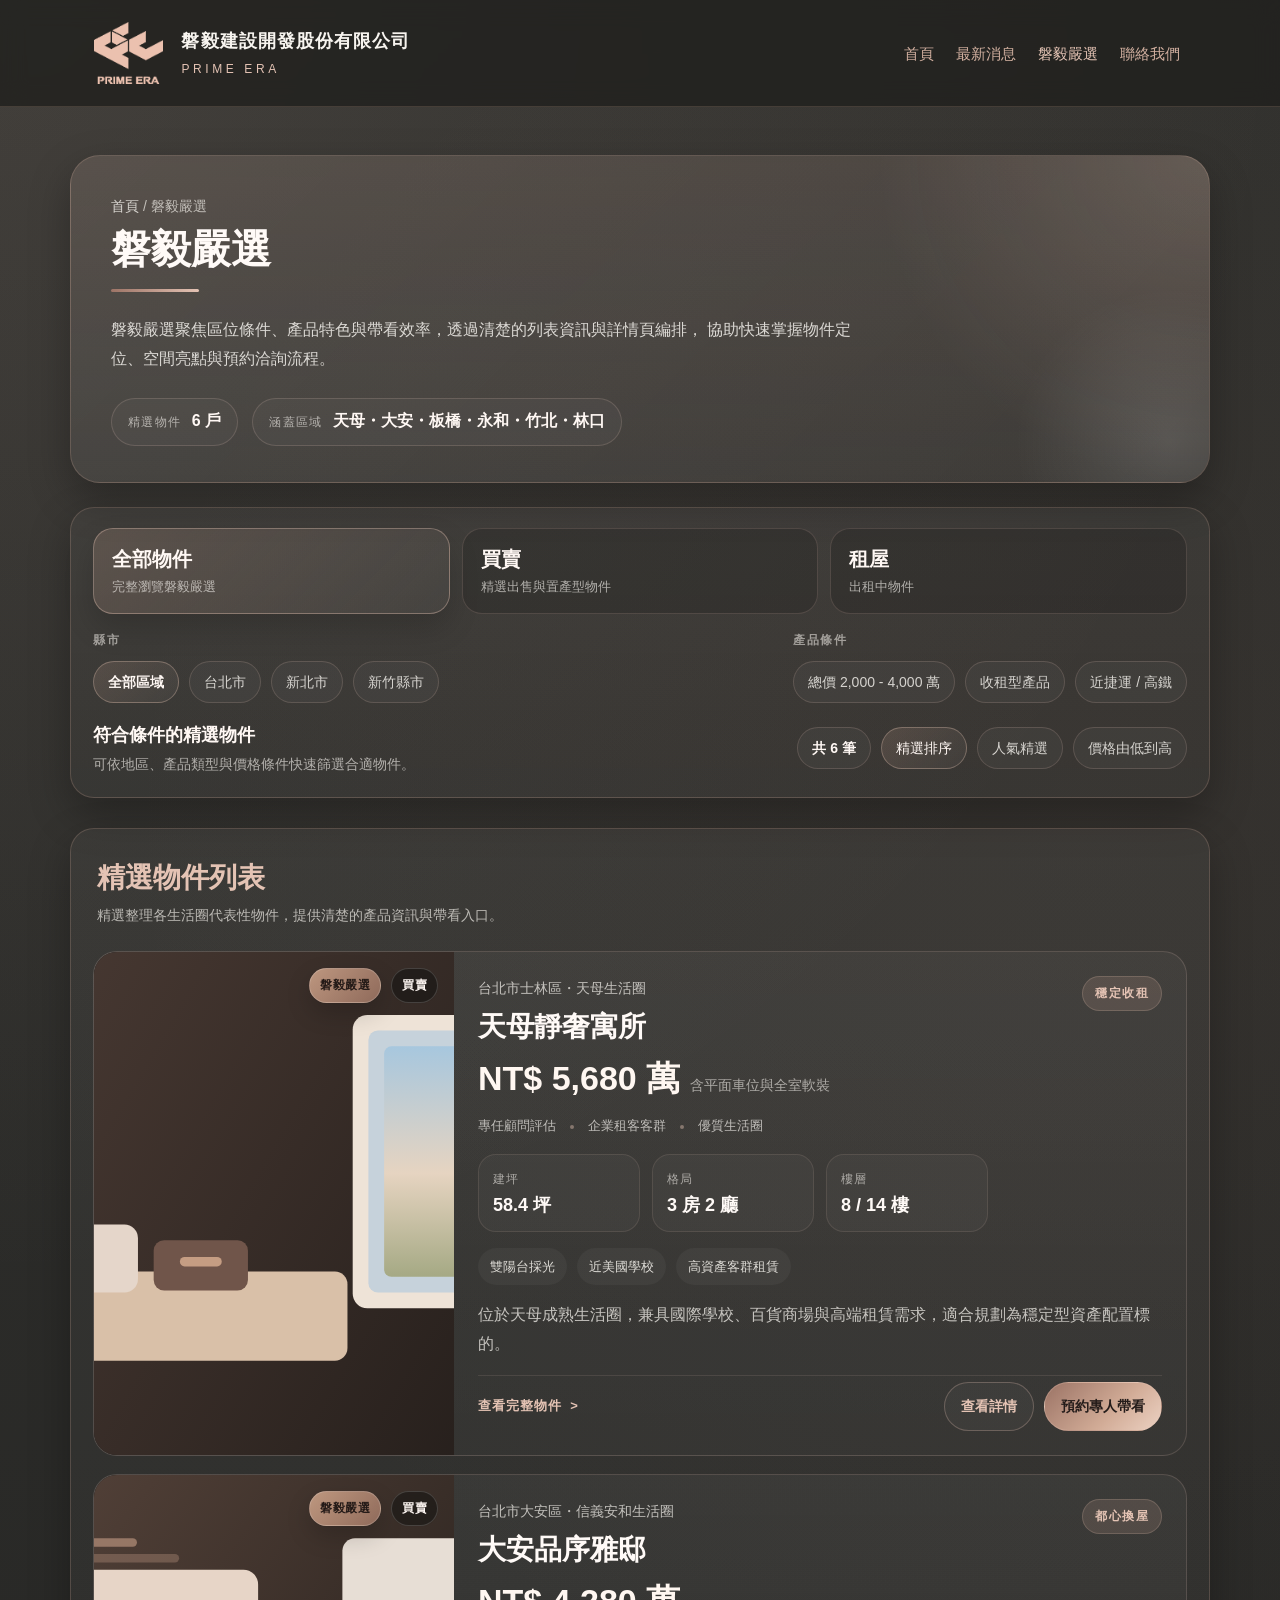
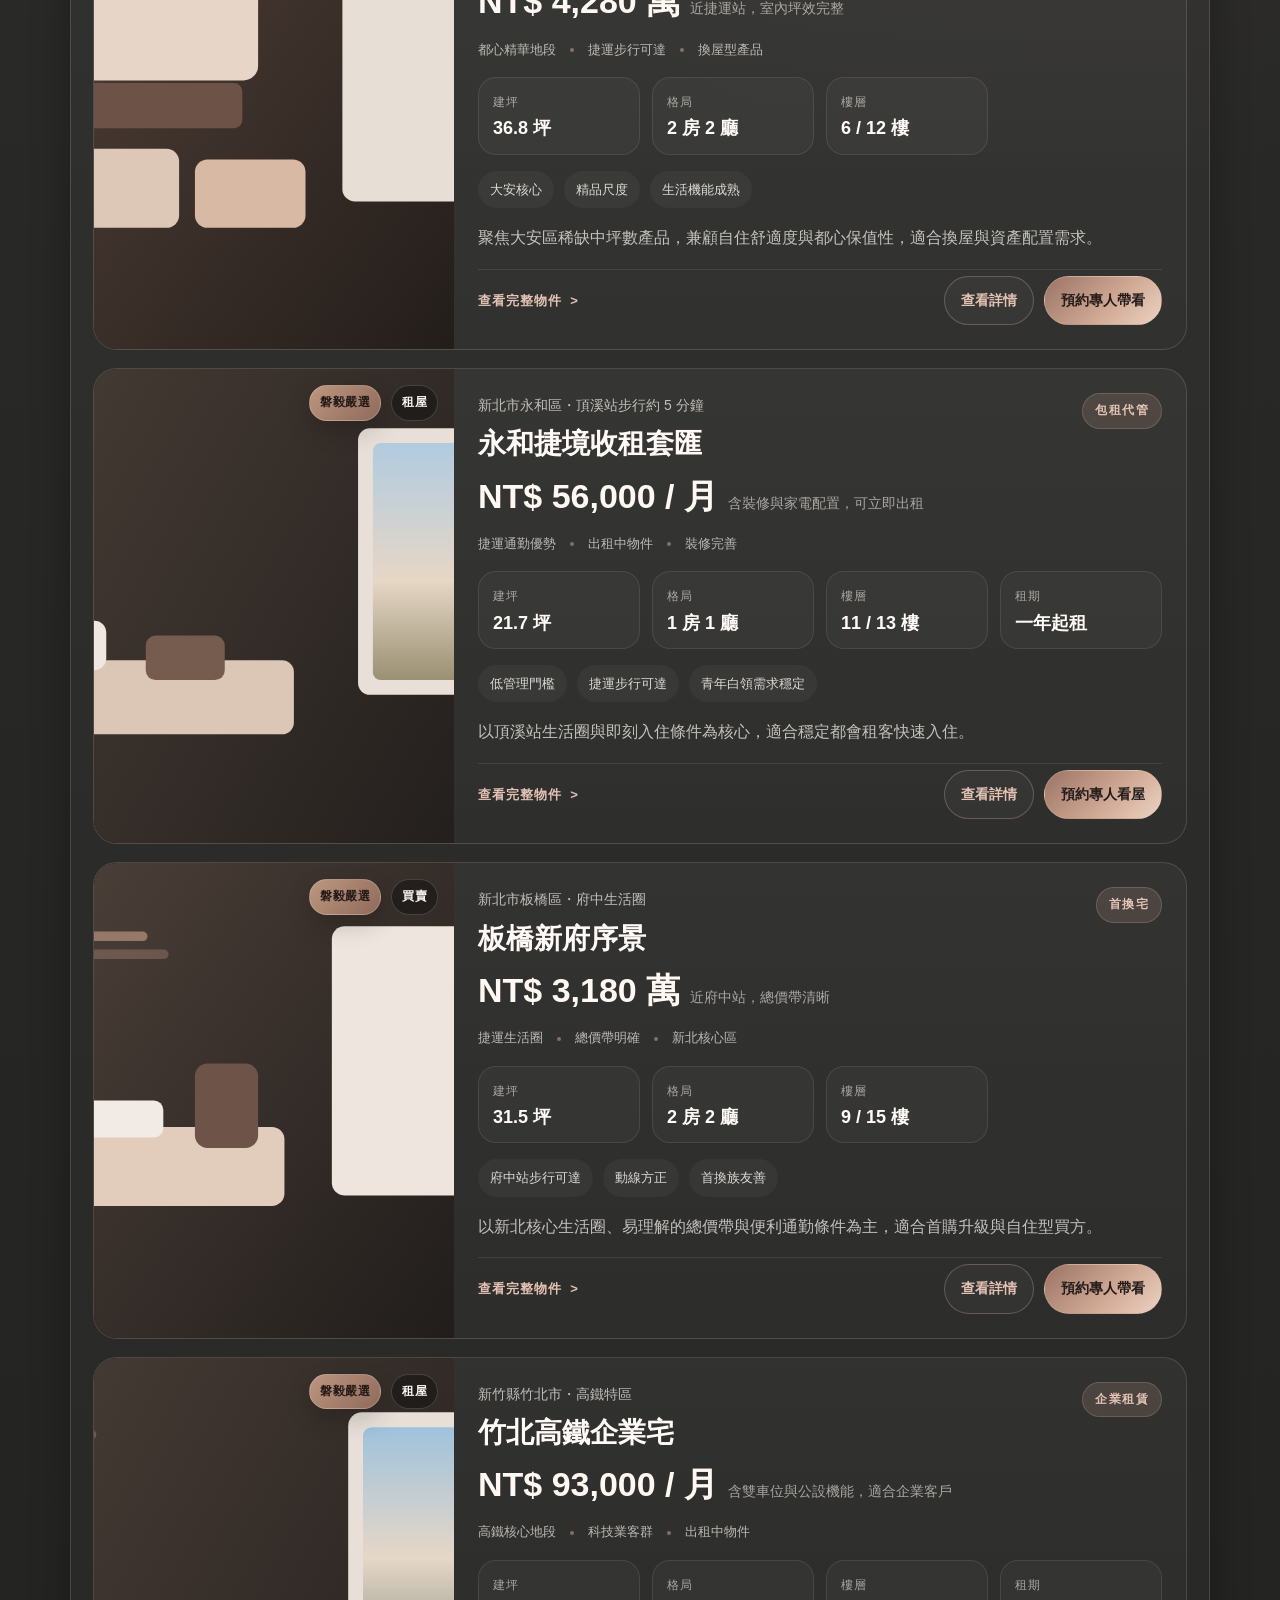
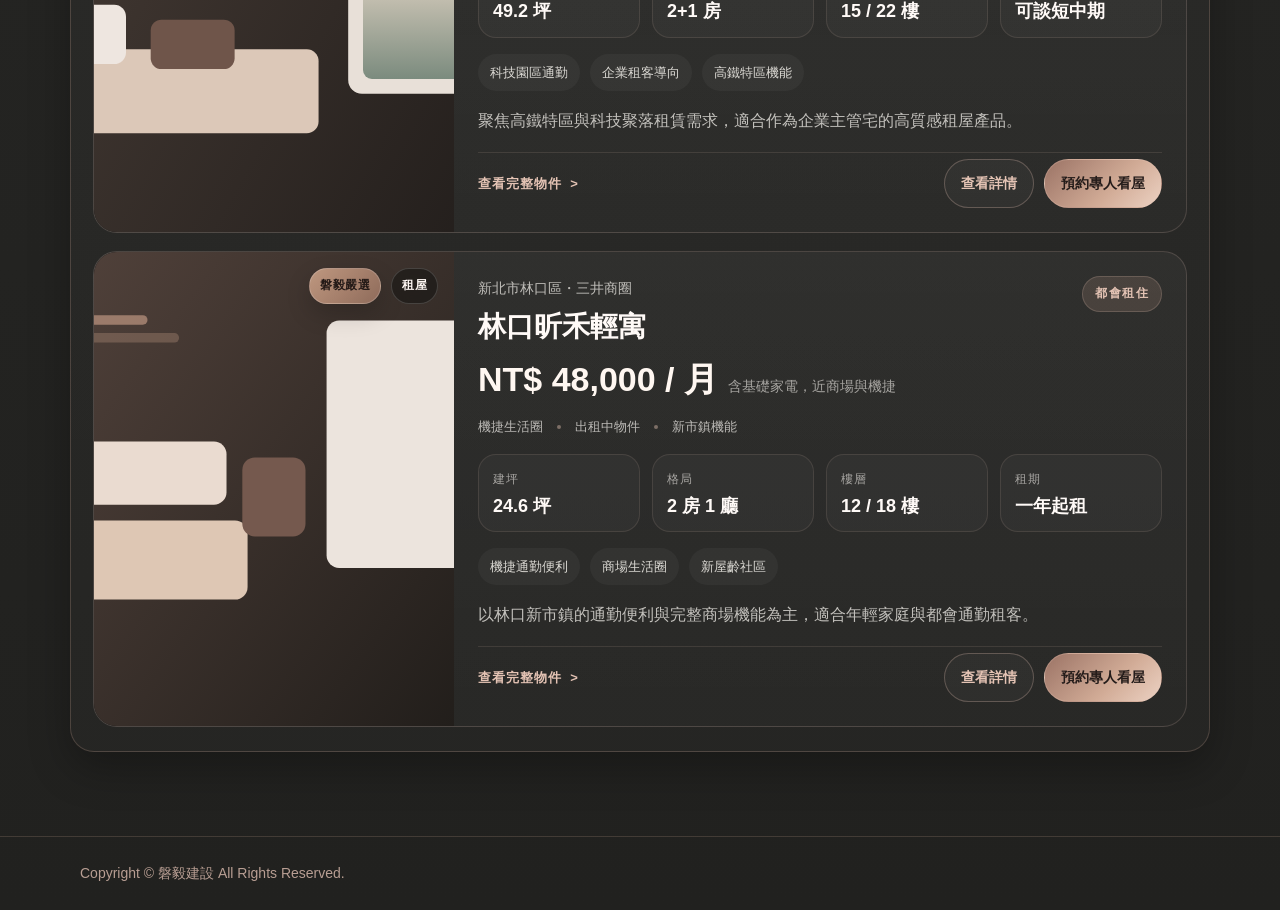
==== commit 53d4ff7d: "Add sale and rental filters to curated demo listings" ====
--- a/curated-demo/index.html
+++ b/curated-demo/index.html
@@ -43,30 +43,53 @@
           協助快速掌握物件定位、空間亮點與預約洽詢流程。
         </p>
         <div class="selection-hero-inline">
-          <div class="selection-hero-inline-item">
-            <span class="selection-hero-inline-label">精選物件</span>
-            <strong class="selection-hero-inline-value">3 戶</strong>
+        <div class="selection-hero-inline-item">
+          <span class="selection-hero-inline-label">精選物件</span>
+            <strong class="selection-hero-inline-value">6 戶</strong>
           </div>
           <div class="selection-hero-inline-item">
             <span class="selection-hero-inline-label">涵蓋區域</span>
-            <strong class="selection-hero-inline-value">天母・永和・竹北</strong>
+            <strong class="selection-hero-inline-value">天母・大安・板橋・永和・竹北・林口</strong>
           </div>
         </div>
       </div>
     </section>
 
     <section class="selection-panel selection-toolbar" aria-label="物件篩選條件">
+      <div class="selection-primary-filter">
+        <div class="selection-primary-options" role="group" aria-label="物件主分類">
+          <button class="selection-primary-chip active" type="button" data-filter-group="category" data-filter-value="all" aria-pressed="true">
+            <span class="selection-primary-label">全部物件</span>
+            <span class="selection-primary-meta">完整瀏覽磐毅嚴選</span>
+          </button>
+          <button class="selection-primary-chip" type="button" data-filter-group="category" data-filter-value="sale" aria-pressed="false">
+            <span class="selection-primary-label">買賣</span>
+            <span class="selection-primary-meta">精選出售與置產型物件</span>
+          </button>
+          <button class="selection-primary-chip" type="button" data-filter-group="category" data-filter-value="rent" aria-pressed="false">
+            <span class="selection-primary-label">租屋</span>
+            <span class="selection-primary-meta">出租中物件</span>
+          </button>
+        </div>
+      </div>
+
       <div class="selection-filter-row">
-        <div class="selection-filter-group">
-          <button class="selection-filter-chip active" type="button" data-filter-group="region" data-filter-value="all" aria-pressed="true"><strong>全部物件</strong></button>
-          <button class="selection-filter-chip" type="button" data-filter-group="region" data-filter-value="taipei" aria-pressed="false">台北市</button>
-          <button class="selection-filter-chip" type="button" data-filter-group="region" data-filter-value="new-taipei" aria-pressed="false">新北市</button>
-          <button class="selection-filter-chip" type="button" data-filter-group="region" data-filter-value="hsinchu" aria-pressed="false">新竹縣市</button>
-        </div>
-        <div class="selection-filter-group">
-          <button class="selection-filter-chip" type="button" data-filter-group="feature" data-filter-value="price-2000-4000" aria-pressed="false">總價 2,000 - 4,000 萬</button>
-          <button class="selection-filter-chip" type="button" data-filter-group="feature" data-filter-value="rental" aria-pressed="false">收租型產品</button>
-          <button class="selection-filter-chip" type="button" data-filter-group="feature" data-filter-value="transit" aria-pressed="false">近捷運 / 高鐵</button>
+        <div class="selection-filter-block">
+          <div class="selection-filter-block-label">縣市</div>
+          <div class="selection-filter-group">
+            <button class="selection-filter-chip active" type="button" data-filter-group="region" data-filter-value="all" aria-pressed="true"><strong>全部區域</strong></button>
+            <button class="selection-filter-chip" type="button" data-filter-group="region" data-filter-value="taipei" aria-pressed="false">台北市</button>
+            <button class="selection-filter-chip" type="button" data-filter-group="region" data-filter-value="new-taipei" aria-pressed="false">新北市</button>
+            <button class="selection-filter-chip" type="button" data-filter-group="region" data-filter-value="hsinchu" aria-pressed="false">新竹縣市</button>
+          </div>
+        </div>
+        <div class="selection-filter-block">
+          <div class="selection-filter-block-label">產品條件</div>
+          <div class="selection-filter-group">
+            <button class="selection-filter-chip" type="button" data-filter-group="feature" data-filter-value="price-2000-4000" aria-pressed="false">總價 2,000 - 4,000 萬</button>
+            <button class="selection-filter-chip" type="button" data-filter-group="feature" data-filter-value="rental" aria-pressed="false">收租型產品</button>
+            <button class="selection-filter-chip" type="button" data-filter-group="feature" data-filter-value="transit" aria-pressed="false">近捷運 / 高鐵</button>
+          </div>
         </div>
       </div>
 
@@ -76,10 +99,10 @@
           <div class="selection-results-copy">可依地區、產品類型與價格條件快速篩選合適物件。</div>
         </div>
         <div class="selection-result-group">
-          <div class="selection-stat-chip" id="selection-results-count"><strong>共 3 筆</strong></div>
+          <div class="selection-stat-chip" id="selection-results-count"><strong>共 6 筆</strong></div>
           <button class="selection-sort-chip active" type="button" data-sort="featured" aria-pressed="true">精選排序</button>
           <button class="selection-sort-chip" type="button" data-sort="popular" aria-pressed="false">人氣精選</button>
-          <button class="selection-sort-chip" type="button" data-sort="price-asc" aria-pressed="false">總價由低到高</button>
+          <button class="selection-sort-chip" type="button" data-sort="price-asc" aria-pressed="false">價格由低到高</button>
         </div>
       </div>
     </section>
@@ -96,11 +119,12 @@
         <div class="selection-empty" id="selection-empty">目前沒有符合條件的物件，請調整篩選條件後再試一次。</div>
 
         <div class="selection-list" id="selection-list">
-          <article class="selection-card" data-region="taipei" data-features="rental" data-transit="false" data-price="5680" data-feature-rank="1" data-popular-rank="2">
+          <article class="selection-card" data-category="sale" data-region="taipei" data-features="rental" data-transit="false" data-price="5680" data-feature-rank="1" data-popular-rank="2">
             <a class="selection-card-link" href="property-tianmu.html" aria-label="查看天母靜奢寓所詳情"></a>
             <div class="selection-card-media">
               <div class="selection-card-badges">
                 <span class="selection-badge featured">磐毅嚴選</span>
+                <span class="selection-badge category">買賣</span>
               </div>
               <img src="../images/demo-properties/tianmu-01.svg" alt="天母靜奢寓所客廳情境圖">
             </div>
@@ -159,11 +183,140 @@
             </div>
           </article>
 
-          <article class="selection-card" data-region="new-taipei" data-features="rental transit price-2000-4000" data-transit="true" data-price="2180" data-feature-rank="2" data-popular-rank="1">
+          <article class="selection-card" data-category="sale" data-region="taipei" data-features="transit" data-transit="true" data-price="4280" data-feature-rank="2" data-popular-rank="4">
+            <a class="selection-card-link" href="property-daan.html" aria-label="查看大安品序雅邸詳情"></a>
+            <div class="selection-card-media">
+              <div class="selection-card-badges">
+                <span class="selection-badge featured">磐毅嚴選</span>
+                <span class="selection-badge category">買賣</span>
+              </div>
+              <img src="../images/demo-properties/tianmu-02.svg" alt="大安品序雅邸餐廚與客廳情境圖">
+            </div>
+            <div class="selection-card-body">
+              <div class="selection-card-top">
+                <div>
+                  <div class="selection-card-location">台北市大安區・信義安和生活圈</div>
+                  <h3>大安品序雅邸</h3>
+                </div>
+                <div class="selection-tag">都心換屋</div>
+              </div>
+
+              <div class="selection-price">
+                <div class="selection-price-amount">NT$ 4,280 萬</div>
+                <div class="selection-price-note">近捷運站，室內坪效完整</div>
+              </div>
+
+              <div class="selection-card-brief">
+                <span>都心精華地段</span>
+                <span>捷運步行可達</span>
+                <span>換屋型產品</span>
+              </div>
+
+              <div class="selection-meta">
+                <div class="selection-meta-item">
+                  <div class="selection-meta-label">建坪</div>
+                  <div class="selection-meta-value">36.8 坪</div>
+                </div>
+                <div class="selection-meta-item">
+                  <div class="selection-meta-label">格局</div>
+                  <div class="selection-meta-value">2 房 2 廳</div>
+                </div>
+                <div class="selection-meta-item">
+                  <div class="selection-meta-label">樓層</div>
+                  <div class="selection-meta-value">6 / 12 樓</div>
+                </div>
+              </div>
+
+              <div class="selection-highlights">
+                <span class="selection-pill">大安核心</span>
+                <span class="selection-pill">精品尺度</span>
+                <span class="selection-pill">生活機能成熟</span>
+              </div>
+
+              <p class="selection-card-desc">
+                聚焦大安區稀缺中坪數產品，兼顧自住舒適度與都心保值性，適合換屋與資產配置需求。
+              </p>
+
+              <div class="selection-card-actions">
+                <span class="selection-card-cta">查看完整物件</span>
+                <div class="selection-card-action-group">
+                  <a class="selection-action-btn secondary" href="property-daan.html">查看詳情</a>
+                  <a class="selection-action-btn primary" href="mailto:contactus@prime-era.com.tw?subject=%E5%A4%A7%E5%AE%89%E5%93%81%E5%BA%8F%E9%9B%85%E9%82%B8%20%E9%A0%90%E7%B4%84%E5%B8%B6%E7%9C%8B">預約專人帶看</a>
+                </div>
+              </div>
+            </div>
+          </article>
+
+          <article class="selection-card" data-category="sale" data-region="new-taipei" data-features="price-2000-4000 transit" data-transit="true" data-price="3180" data-feature-rank="3" data-popular-rank="5">
+            <a class="selection-card-link" href="property-banqiao.html" aria-label="查看板橋新府序景詳情"></a>
+            <div class="selection-card-media">
+              <div class="selection-card-badges">
+                <span class="selection-badge featured">磐毅嚴選</span>
+                <span class="selection-badge category">買賣</span>
+              </div>
+              <img src="../images/demo-properties/yonghe-02.svg" alt="板橋新府序景臥室與窗景情境圖">
+            </div>
+            <div class="selection-card-body">
+              <div class="selection-card-top">
+                <div>
+                  <div class="selection-card-location">新北市板橋區・府中生活圈</div>
+                  <h3>板橋新府序景</h3>
+                </div>
+                <div class="selection-tag">首換宅</div>
+              </div>
+
+              <div class="selection-price">
+                <div class="selection-price-amount">NT$ 3,180 萬</div>
+                <div class="selection-price-note">近府中站，總價帶清晰</div>
+              </div>
+
+              <div class="selection-card-brief">
+                <span>捷運生活圈</span>
+                <span>總價帶明確</span>
+                <span>新北核心區</span>
+              </div>
+
+              <div class="selection-meta">
+                <div class="selection-meta-item">
+                  <div class="selection-meta-label">建坪</div>
+                  <div class="selection-meta-value">31.5 坪</div>
+                </div>
+                <div class="selection-meta-item">
+                  <div class="selection-meta-label">格局</div>
+                  <div class="selection-meta-value">2 房 2 廳</div>
+                </div>
+                <div class="selection-meta-item">
+                  <div class="selection-meta-label">樓層</div>
+                  <div class="selection-meta-value">9 / 15 樓</div>
+                </div>
+              </div>
+
+              <div class="selection-highlights">
+                <span class="selection-pill">府中站步行可達</span>
+                <span class="selection-pill">動線方正</span>
+                <span class="selection-pill">首換族友善</span>
+              </div>
+
+              <p class="selection-card-desc">
+                以新北核心生活圈、易理解的總價帶與便利通勤條件為主，適合首購升級與自住型買方。
+              </p>
+
+              <div class="selection-card-actions">
+                <span class="selection-card-cta">查看完整物件</span>
+                <div class="selection-card-action-group">
+                  <a class="selection-action-btn secondary" href="property-banqiao.html">查看詳情</a>
+                  <a class="selection-action-btn primary" href="mailto:contactus@prime-era.com.tw?subject=%E6%9D%BF%E6%A9%8B%E6%96%B0%E5%BA%9C%E5%BA%8F%E6%99%AF%20%E9%A0%90%E7%B4%84%E5%B8%B6%E7%9C%8B">預約專人帶看</a>
+                </div>
+              </div>
+            </div>
+          </article>
+
+          <article class="selection-card" data-category="rent" data-region="new-taipei" data-features="transit" data-transit="true" data-price="56000" data-feature-rank="2" data-popular-rank="1">
             <a class="selection-card-link" href="property-yonghe.html" aria-label="查看永和捷境收租套匯詳情"></a>
             <div class="selection-card-media">
               <div class="selection-card-badges">
                 <span class="selection-badge featured">磐毅嚴選</span>
+                <span class="selection-badge category">租屋</span>
               </div>
               <img src="../images/demo-properties/yonghe-01.svg" alt="永和捷境收租套匯客餐廳情境圖">
             </div>
@@ -173,17 +326,17 @@
                   <div class="selection-card-location">新北市永和區・頂溪站步行約 5 分鐘</div>
                   <h3>永和捷境收租套匯</h3>
                 </div>
-                <div class="selection-tag">捷運置產</div>
+                <div class="selection-tag">包租代管</div>
               </div>
 
               <div class="selection-price">
-                <div class="selection-price-amount">NT$ 2,180 萬</div>
-                <div class="selection-price-note">低總價，含裝修與家電配置</div>
+                <div class="selection-price-amount">NT$ 56,000 / 月</div>
+                <div class="selection-price-note">含裝修與家電配置，可立即出租</div>
               </div>
 
               <div class="selection-card-brief">
                 <span>捷運通勤優勢</span>
-                <span>小宅精選產品</span>
+                <span>出租中物件</span>
                 <span>裝修完善</span>
               </div>
 
@@ -199,6 +352,10 @@
                 <div class="selection-meta-item">
                   <div class="selection-meta-label">樓層</div>
                   <div class="selection-meta-value">11 / 13 樓</div>
+                </div>
+                <div class="selection-meta-item">
+                  <div class="selection-meta-label">租期</div>
+                  <div class="selection-meta-value">一年起租</div>
                 </div>
               </div>
 
@@ -209,24 +366,25 @@
               </div>
 
               <p class="selection-card-desc">
-                以頂溪站生活圈與低總價門檻為訴求，適合用來承接首購兼置產型買方與穩定收租需求。
+                以頂溪站生活圈與即刻入住條件為核心，適合穩定都會租客快速入住。
               </p>
 
               <div class="selection-card-actions">
                 <span class="selection-card-cta">查看完整物件</span>
                 <div class="selection-card-action-group">
                   <a class="selection-action-btn secondary" href="property-yonghe.html">查看詳情</a>
-                  <a class="selection-action-btn primary" href="mailto:contactus@prime-era.com.tw?subject=%E6%B0%B8%E5%92%8C%E6%8D%B7%E5%A2%83%E6%94%B6%E7%A7%9F%E5%A5%97%E5%8C%AF%20%E9%A0%90%E7%B4%84%E5%B8%B6%E7%9C%8B">預約專人帶看</a>
+                  <a class="selection-action-btn primary" href="mailto:contactus@prime-era.com.tw?subject=%E6%B0%B8%E5%92%8C%E6%8D%B7%E5%A2%83%E6%94%B6%E7%A7%9F%E5%A5%97%E5%8C%AF%20%E9%A0%90%E7%B4%84%E7%9C%8B%E5%B1%8B">預約專人看屋</a>
                 </div>
               </div>
             </div>
           </article>
 
-          <article class="selection-card" data-region="hsinchu" data-features="rental transit price-2000-4000" data-transit="true" data-price="3980" data-feature-rank="3" data-popular-rank="3">
+          <article class="selection-card" data-category="rent" data-region="hsinchu" data-features="transit" data-transit="true" data-price="93000" data-feature-rank="3" data-popular-rank="3">
             <a class="selection-card-link" href="property-zhubei.html" aria-label="查看竹北高鐵企業宅詳情"></a>
             <div class="selection-card-media">
               <div class="selection-card-badges">
                 <span class="selection-badge featured">磐毅嚴選</span>
+                <span class="selection-badge category">租屋</span>
               </div>
               <img src="../images/demo-properties/zhubei-01.svg" alt="竹北高鐵企業宅公設與客廳情境圖">
             </div>
@@ -236,18 +394,18 @@
                   <div class="selection-card-location">新竹縣竹北市・高鐵特區</div>
                   <h3>竹北高鐵企業宅</h3>
                 </div>
-                <div class="selection-tag">長線增值</div>
+                <div class="selection-tag">企業租賃</div>
               </div>
 
               <div class="selection-price">
-                <div class="selection-price-amount">NT$ 3,980 萬</div>
-                <div class="selection-price-note">含雙車位與公設機能</div>
+                <div class="selection-price-amount">NT$ 93,000 / 月</div>
+                <div class="selection-price-note">含雙車位與公設機能，適合企業客戶</div>
               </div>
 
               <div class="selection-card-brief">
                 <span>高鐵核心地段</span>
                 <span>科技業客群</span>
-                <span>資產增值布局</span>
+                <span>出租中物件</span>
               </div>
 
               <div class="selection-meta">
@@ -262,6 +420,10 @@
                 <div class="selection-meta-item">
                   <div class="selection-meta-label">樓層</div>
                   <div class="selection-meta-value">15 / 22 樓</div>
+                </div>
+                <div class="selection-meta-item">
+                  <div class="selection-meta-label">租期</div>
+                  <div class="selection-meta-value">可談短中期</div>
                 </div>
               </div>
 
@@ -272,14 +434,82 @@
               </div>
 
               <p class="selection-card-desc">
-                聚焦高鐵特區與科技聚落租賃需求，適合作為企業主管宅或中長線持有型配置產品。
+                聚焦高鐵特區與科技聚落租賃需求，適合作為企業主管宅的高質感租屋產品。
               </p>
 
               <div class="selection-card-actions">
                 <span class="selection-card-cta">查看完整物件</span>
                 <div class="selection-card-action-group">
                   <a class="selection-action-btn secondary" href="property-zhubei.html">查看詳情</a>
-                  <a class="selection-action-btn primary" href="mailto:contactus@prime-era.com.tw?subject=%E7%AB%B9%E5%8C%97%E9%AB%98%E9%90%B5%E4%BC%81%E6%A5%AD%E5%AE%85%20%E9%A0%90%E7%B4%84%E5%B8%B6%E7%9C%8B">預約專人帶看</a>
+                  <a class="selection-action-btn primary" href="mailto:contactus@prime-era.com.tw?subject=%E7%AB%B9%E5%8C%97%E9%AB%98%E9%90%B5%E4%BC%81%E6%A5%AD%E5%AE%85%20%E9%A0%90%E7%B4%84%E7%9C%8B%E5%B1%8B">預約專人看屋</a>
+                </div>
+              </div>
+            </div>
+          </article>
+
+          <article class="selection-card" data-category="rent" data-region="new-taipei" data-features="transit" data-transit="true" data-price="48000" data-feature-rank="4" data-popular-rank="6">
+            <a class="selection-card-link" href="property-linkou.html" aria-label="查看林口昕禾輕寓詳情"></a>
+            <div class="selection-card-media">
+              <div class="selection-card-badges">
+                <span class="selection-badge featured">磐毅嚴選</span>
+                <span class="selection-badge category">租屋</span>
+              </div>
+              <img src="../images/demo-properties/zhubei-02.svg" alt="林口昕禾輕寓餐廚與起居情境圖">
+            </div>
+            <div class="selection-card-body">
+              <div class="selection-card-top">
+                <div>
+                  <div class="selection-card-location">新北市林口區・三井商圈</div>
+                  <h3>林口昕禾輕寓</h3>
+                </div>
+                <div class="selection-tag">都會租住</div>
+              </div>
+
+              <div class="selection-price">
+                <div class="selection-price-amount">NT$ 48,000 / 月</div>
+                <div class="selection-price-note">含基礎家電，近商場與機捷</div>
+              </div>
+
+              <div class="selection-card-brief">
+                <span>機捷生活圈</span>
+                <span>出租中物件</span>
+                <span>新市鎮機能</span>
+              </div>
+
+              <div class="selection-meta">
+                <div class="selection-meta-item">
+                  <div class="selection-meta-label">建坪</div>
+                  <div class="selection-meta-value">24.6 坪</div>
+                </div>
+                <div class="selection-meta-item">
+                  <div class="selection-meta-label">格局</div>
+                  <div class="selection-meta-value">2 房 1 廳</div>
+                </div>
+                <div class="selection-meta-item">
+                  <div class="selection-meta-label">樓層</div>
+                  <div class="selection-meta-value">12 / 18 樓</div>
+                </div>
+                <div class="selection-meta-item">
+                  <div class="selection-meta-label">租期</div>
+                  <div class="selection-meta-value">一年起租</div>
+                </div>
+              </div>
+
+              <div class="selection-highlights">
+                <span class="selection-pill">機捷通勤便利</span>
+                <span class="selection-pill">商場生活圈</span>
+                <span class="selection-pill">新屋齡社區</span>
+              </div>
+
+              <p class="selection-card-desc">
+                以林口新市鎮的通勤便利與完整商場機能為主，適合年輕家庭與都會通勤租客。
+              </p>
+
+              <div class="selection-card-actions">
+                <span class="selection-card-cta">查看完整物件</span>
+                <div class="selection-card-action-group">
+                  <a class="selection-action-btn secondary" href="property-linkou.html">查看詳情</a>
+                  <a class="selection-action-btn primary" href="mailto:contactus@prime-era.com.tw?subject=%E6%9E%97%E5%8F%A3%E6%98%95%E7%A6%BE%E8%BC%95%E5%AF%93%20%E9%A0%90%E7%B4%84%E7%9C%8B%E5%B1%8B">預約專人看屋</a>
                 </div>
               </div>
             </div>
--- a/styles/site.css
+++ b/styles/site.css
@@ -645,6 +645,16 @@
     padding: 16px 20px;
   }
 
+  .nav {
+    width: 100%;
+    gap: 12px 16px;
+    justify-content: flex-start;
+  }
+
+  .nav a {
+    font-size: 14px;
+  }
+
   .media-meta {
     flex-wrap: wrap;
     align-items: flex-start;
@@ -830,6 +840,58 @@
   padding: 20px 22px;
 }
 
+.selection-primary-filter {
+  display: block;
+}
+
+.selection-primary-options {
+  display: grid;
+  grid-template-columns: repeat(3, minmax(0, 1fr));
+  gap: 12px;
+}
+
+.selection-primary-chip {
+  display: grid;
+  gap: 6px;
+  padding: 18px 18px 16px;
+  border-radius: 20px;
+  border: 1px solid rgba(228, 195, 180, 0.16);
+  background: rgba(14, 14, 13, 0.18);
+  color: rgba(247, 244, 239, 0.78);
+  text-align: left;
+  transition: transform 0.2s ease, border-color 0.2s ease, background-color 0.2s ease, box-shadow 0.2s ease;
+}
+
+button.selection-primary-chip {
+  cursor: pointer;
+  font-family: inherit;
+}
+
+.selection-primary-chip:hover {
+  transform: translateY(-1px);
+  border-color: rgba(228, 195, 180, 0.28);
+  background: rgba(255, 255, 255, 0.05);
+}
+
+.selection-primary-chip.active {
+  border-color: rgba(228, 195, 180, 0.38);
+  background: linear-gradient(135deg, rgba(208, 167, 147, 0.2), rgba(255, 255, 255, 0.04));
+  box-shadow: 0 14px 30px rgba(0, 0, 0, 0.16);
+}
+
+.selection-primary-label {
+  color: #fff8f4;
+  font-size: 20px;
+  font-weight: 700;
+  line-height: 1.2;
+}
+
+.selection-primary-meta {
+  color: rgba(247, 244, 239, 0.64);
+  font-size: 13px;
+  line-height: 1.5;
+}
+
 .selection-filter-row,
 .selection-result-row {
   display: flex;
@@ -837,6 +899,23 @@
   justify-content: space-between;
   gap: 14px;
   flex-wrap: wrap;
+}
+
+.selection-filter-row {
+  align-items: flex-start;
+}
+
+.selection-filter-block {
+  display: grid;
+  gap: 10px;
+}
+
+.selection-filter-block-label {
+  color: rgba(247, 244, 239, 0.54);
+  font-size: 12px;
+  font-weight: 700;
+  letter-spacing: 0.14em;
+  text-transform: uppercase;
 }
 
 .selection-filter-group,
@@ -1000,6 +1079,11 @@
   border-color: rgba(255, 255, 255, 0.18);
   color: #241a17;
   box-shadow: 0 10px 24px rgba(0, 0, 0, 0.18);
+}
+
+.selection-badge.category {
+  background: rgba(20, 20, 19, 0.56);
+  color: #fff8f4;
 }
 
 .selection-card-media img {
@@ -1565,6 +1649,22 @@
     padding-right: 18px;
   }
 
+  .selection-filter-block,
+  .selection-result-row > div:first-child,
+  .selection-result-group {
+    width: 100%;
+  }
+
+  .selection-primary-options {
+    grid-template-columns: 1fr;
+  }
+
+  .selection-filter-chip,
+  .selection-sort-chip,
+  .selection-stat-chip {
+    min-height: 44px;
+  }
+
   .selection-meta,
   .detail-facts,
   .detail-columns,
@@ -1603,10 +1703,24 @@
     gap: 10px;
   }
 
+  .selection-primary-filter {
+    padding: 0;
+  }
+
   .selection-hero-inline-item {
     width: 100%;
-    justify-content: space-between;
+    display: grid;
+    gap: 4px;
+    justify-content: flex-start;
     border-radius: 18px;
+  }
+
+  .selection-hero-inline-value {
+    line-height: 1.5;
+  }
+
+  .selection-results-copy {
+    line-height: 1.6;
   }
 
   .selection-card-top {
@@ -1629,6 +1743,15 @@
     flex: 1 1 180px;
   }
 
+  .selection-sort-chip,
+  .selection-stat-chip {
+    flex: 1 1 calc(50% - 10px);
+  }
+
+  .selection-filter-chip {
+    flex: 1 1 auto;
+  }
+
   .selection-price-amount,
   .detail-price {
     font-size: 30px;
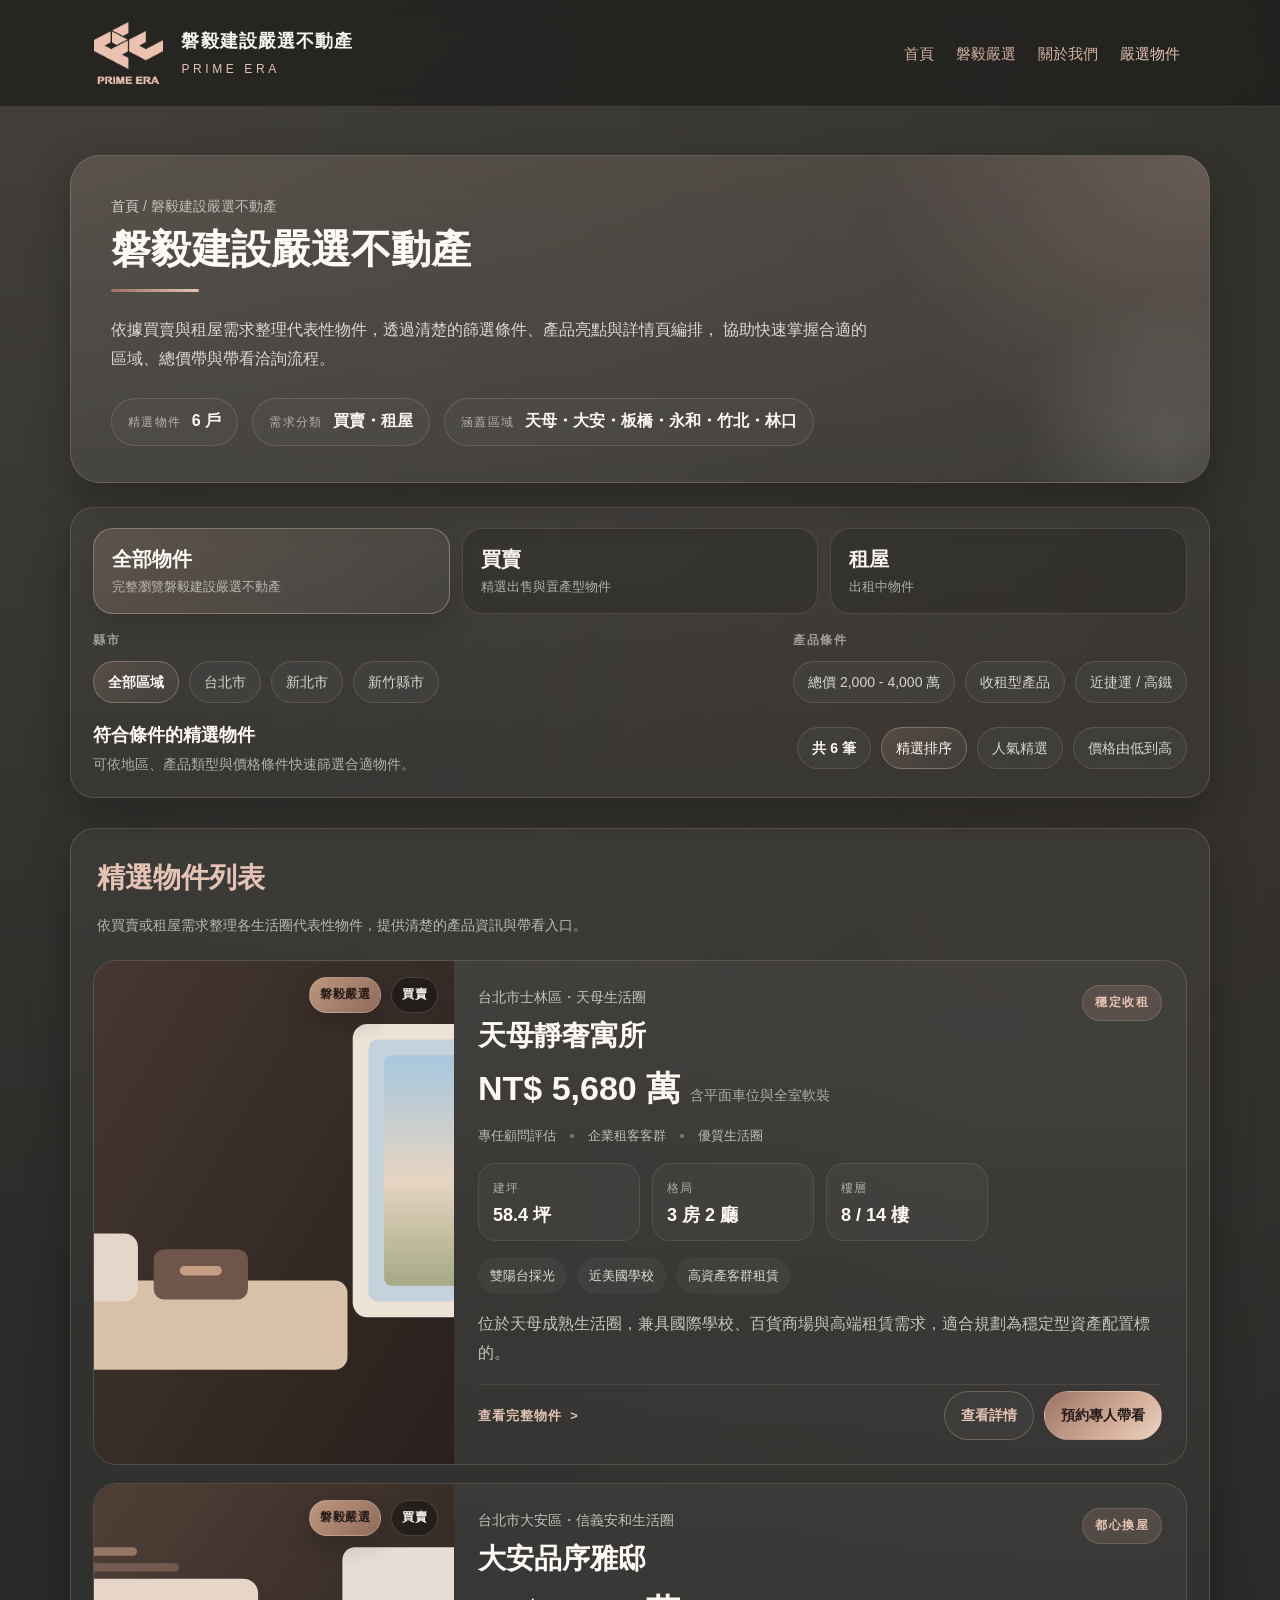
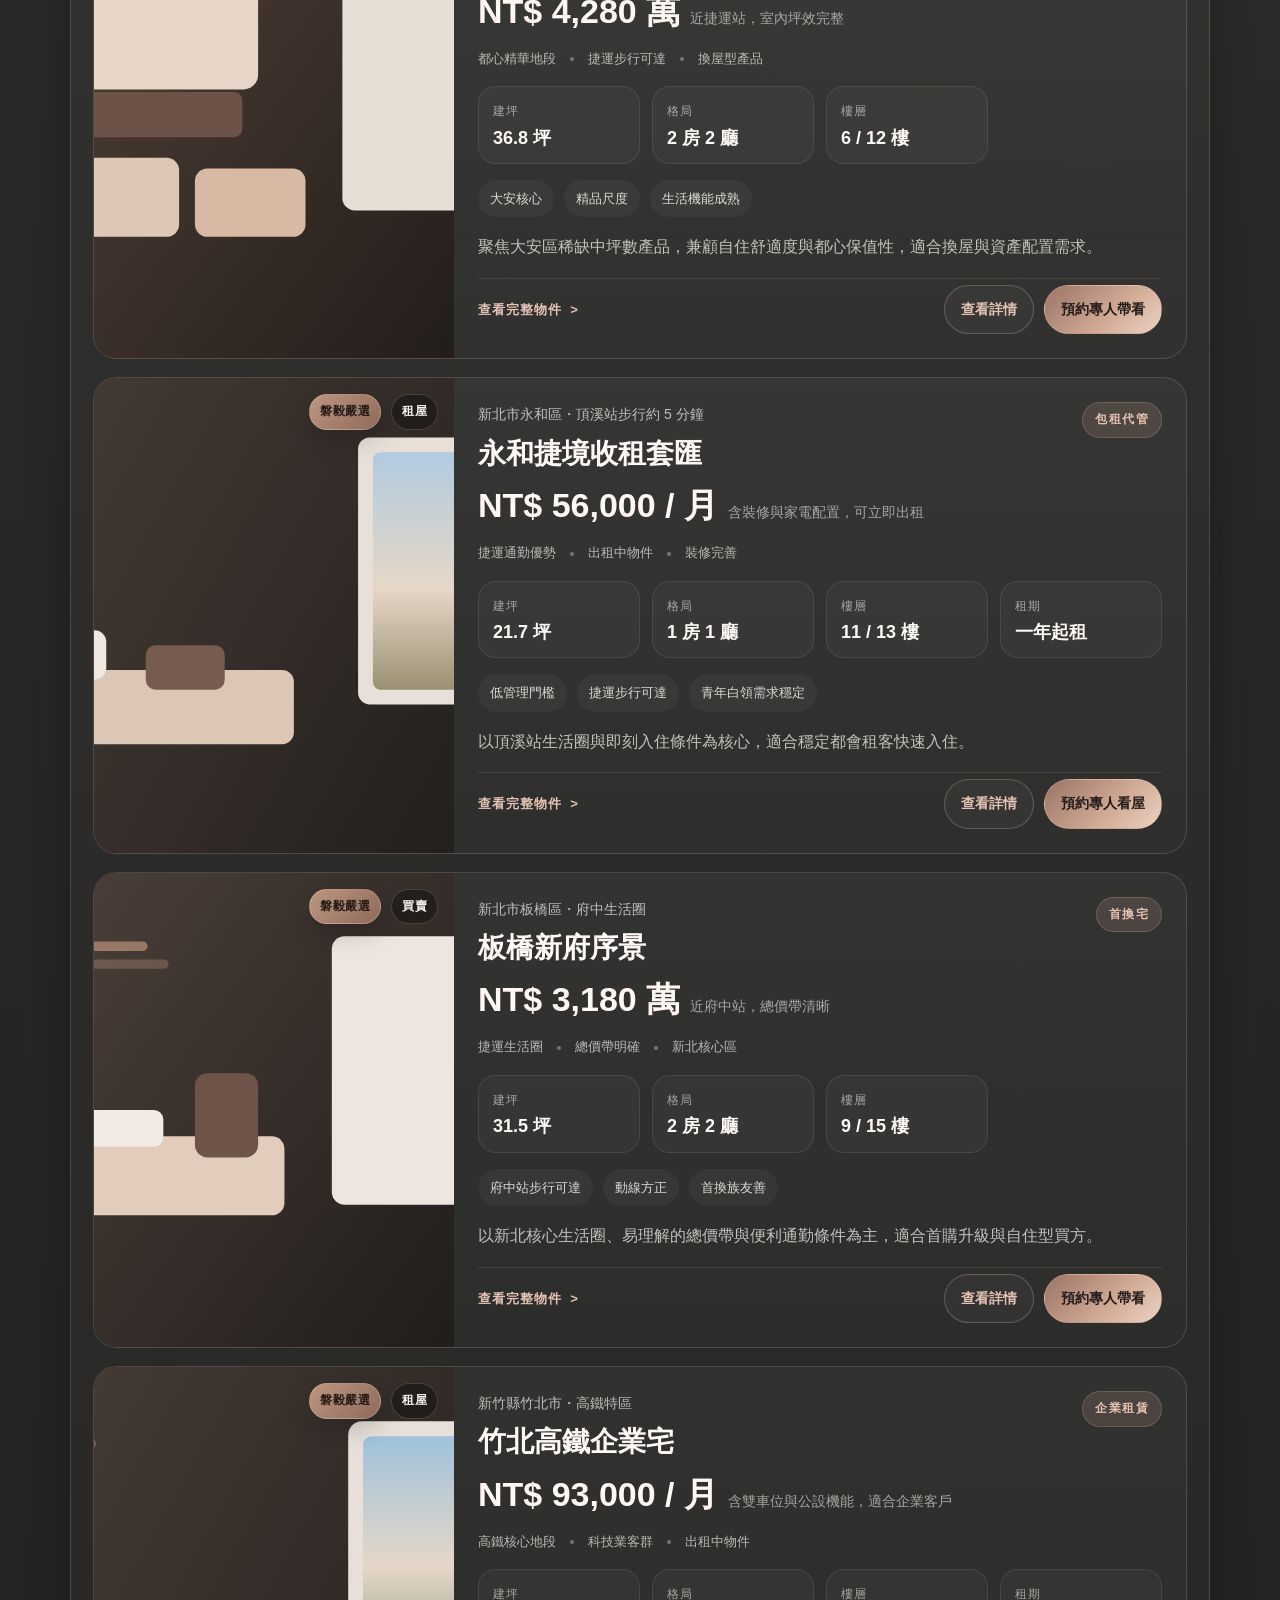
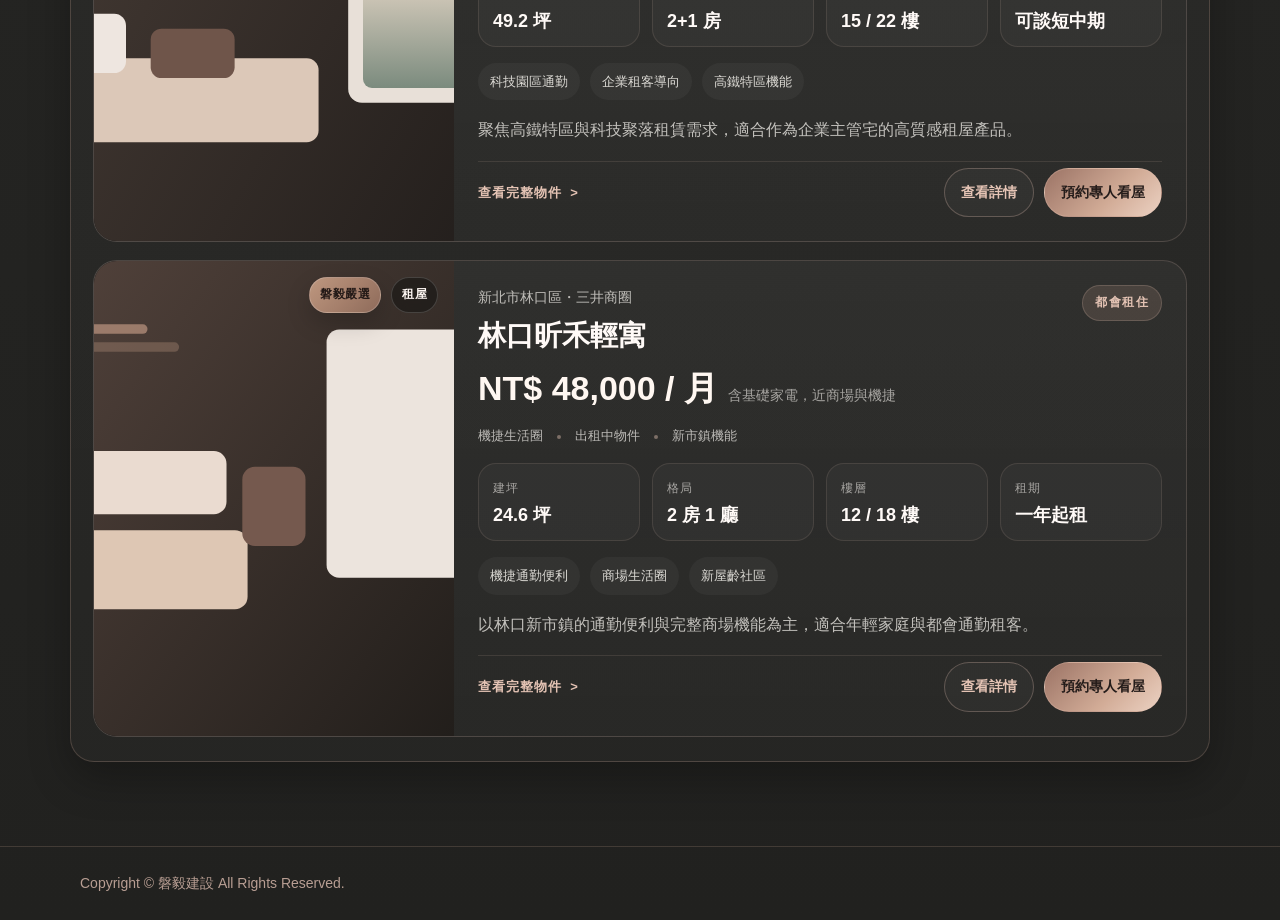
==== commit 0bf844a3: "Update curated-demo routing and unify site branding" ====
--- a/curated-demo/index.html
+++ b/curated-demo/index.html
@@ -3,8 +3,8 @@
 <head>
   <meta charset="UTF-8">
   <meta name="viewport" content="width=device-width, initial-scale=1.0">
-  <title>磐毅嚴選｜磐毅建設</title>
-  <meta name="description" content="磐毅嚴選，提供精選物件列表與詳情資訊。">
+  <title>磐毅建設嚴選不動產｜精選物件</title>
+  <meta name="description" content="磐毅建設嚴選不動產，提供買賣與租屋精選物件列表與詳情資訊。">
   <meta name="robots" content="noindex, nofollow, noarchive">
   <link rel="icon" type="image/png" href="../images/favicon.png">
   <link rel="shortcut icon" href="../images/favicon.png">
@@ -16,16 +16,16 @@
       <a class="brand" href="../index.html" aria-label="回到首頁">
         <img src="../images/logo.png" alt="PRIME ERA Logo" class="brand-logo">
         <div class="brand-text">
-          <strong>磐毅建設開發股份有限公司</strong>
+          <strong>磐毅建設嚴選不動產</strong>
           <span>PRIME ERA</span>
         </div>
       </a>
 
       <nav class="nav" aria-label="網站導覽">
         <a href="../index.html">首頁</a>
-        <a href="../news/index.html">最新消息</a>
-        <a href="index.html" class="active">磐毅嚴選</a>
-        <a href="mailto:contactus@prime-era.com.tw?subject=%E7%A3%90%E6%AF%85%E5%9A%B4%E9%81%B8%20%E6%B4%BD%E8%A9%A2">聯絡我們</a>
+        <a href="../curated/index.html">磐毅嚴選</a>
+        <a href="../about/index.html">關於我們</a>
+        <a href="index.html" class="active">嚴選物件</a>
       </nav>
     </div>
   </header>
@@ -33,14 +33,14 @@
   <main class="selection-shell">
     <section class="selection-hero">
       <div class="breadcrumb">
-        <a href="../index.html">首頁</a> / 磐毅嚴選
+        <a href="../index.html">首頁</a> / 磐毅建設嚴選不動產
       </div>
       <div class="selection-hero-main">
-        <h1>磐毅嚴選</h1>
+        <h1>磐毅建設嚴選不動產</h1>
         <div class="gold-line"></div>
         <p>
-          磐毅嚴選聚焦區位條件、產品特色與帶看效率，透過清楚的列表資訊與詳情頁編排，
-          協助快速掌握物件定位、空間亮點與預約洽詢流程。
+          依據買賣與租屋需求整理代表性物件，透過清楚的篩選條件、產品亮點與詳情頁編排，
+          協助快速掌握合適的區域、總價帶與帶看洽詢流程。
         </p>
         <div class="selection-hero-inline">
         <div class="selection-hero-inline-item">
@@ -48,6 +48,10 @@
             <strong class="selection-hero-inline-value">6 戶</strong>
           </div>
           <div class="selection-hero-inline-item">
+            <span class="selection-hero-inline-label">需求分類</span>
+            <strong class="selection-hero-inline-value">買賣・租屋</strong>
+          </div>
+          <div class="selection-hero-inline-item">
             <span class="selection-hero-inline-label">涵蓋區域</span>
             <strong class="selection-hero-inline-value">天母・大安・板橋・永和・竹北・林口</strong>
           </div>
@@ -60,7 +64,7 @@
         <div class="selection-primary-options" role="group" aria-label="物件主分類">
           <button class="selection-primary-chip active" type="button" data-filter-group="category" data-filter-value="all" aria-pressed="true">
             <span class="selection-primary-label">全部物件</span>
-            <span class="selection-primary-meta">完整瀏覽磐毅嚴選</span>
+            <span class="selection-primary-meta">完整瀏覽磐毅建設嚴選不動產</span>
           </button>
           <button class="selection-primary-chip" type="button" data-filter-group="category" data-filter-value="sale" aria-pressed="false">
             <span class="selection-primary-label">買賣</span>
@@ -112,7 +116,7 @@
         <div class="selection-panel-header">
           <div>
             <h2>精選物件列表</h2>
-            <p>精選整理各生活圈代表性物件，提供清楚的產品資訊與帶看入口。</p>
+            <p>依買賣或租屋需求整理各生活圈代表性物件，提供清楚的產品資訊與帶看入口。</p>
           </div>
         </div>
 
--- a/styles/site.css
+++ b/styles/site.css
@@ -182,6 +182,126 @@
   font-size: 16px;
 }
 
+.hero-home {
+  padding-top: 84px;
+}
+
+.hero-card-home {
+  padding: 64px 40px 40px;
+  background:
+    radial-gradient(circle at top right, rgba(228, 195, 180, 0.16), transparent 34%),
+    linear-gradient(135deg, rgba(255,255,255,0.05), rgba(255,255,255,0.02)),
+    linear-gradient(180deg, rgba(208,167,147,0.12), rgba(255,255,255,0.015));
+}
+
+.hero-eyebrow {
+  display: inline-flex;
+  align-items: center;
+  padding: 8px 14px;
+  margin-bottom: 18px;
+  border-radius: 999px;
+  border: 1px solid rgba(228, 195, 180, 0.22);
+  background: rgba(255, 255, 255, 0.03);
+  color: var(--accent-soft);
+  font-size: 12px;
+  letter-spacing: 0.16em;
+  text-transform: uppercase;
+}
+
+.hero-lead {
+  max-width: 720px;
+}
+
+.home-option-grid {
+  display: grid;
+  grid-template-columns: repeat(2, minmax(0, 1fr));
+  gap: 18px;
+  margin-top: 34px;
+}
+
+.home-option-card {
+  position: relative;
+  display: grid;
+  gap: 10px;
+  padding: 24px;
+  border-radius: 24px;
+  border: 1px solid rgba(228, 195, 180, 0.2);
+  background:
+    linear-gradient(180deg, rgba(255,255,255,0.05), rgba(255,255,255,0.02)),
+    rgba(25, 24, 23, 0.45);
+  color: var(--text);
+  box-shadow: 0 12px 30px rgba(0, 0, 0, 0.18);
+  transition: transform 0.2s ease, border-color 0.2s ease, box-shadow 0.2s ease;
+}
+
+.home-option-card:hover {
+  transform: translateY(-3px);
+  text-decoration: none;
+  border-color: rgba(228, 195, 180, 0.42);
+  box-shadow: 0 20px 40px rgba(0, 0, 0, 0.24);
+}
+
+.home-option-kicker {
+  color: var(--accent-soft);
+  font-size: 12px;
+  letter-spacing: 0.14em;
+  text-transform: uppercase;
+}
+
+.home-option-card strong {
+  color: #fffaf7;
+  font-size: 28px;
+  line-height: 1.3;
+}
+
+.home-option-card p {
+  margin: 0;
+  color: rgba(247, 244, 239, 0.76);
+}
+
+.home-option-cta {
+  display: inline-flex;
+  align-items: center;
+  gap: 8px;
+  margin-top: 4px;
+  color: var(--accent-soft);
+  font-weight: 600;
+}
+
+.home-option-cta::after {
+  content: ">";
+}
+
+.hero-support-row {
+  display: grid;
+  grid-template-columns: repeat(2, minmax(0, 1fr));
+  gap: 16px;
+  margin-top: 18px;
+}
+
+.hero-support-card {
+  display: grid;
+  gap: 6px;
+  padding: 18px 22px;
+  border-radius: 20px;
+  border: 1px solid rgba(228, 195, 180, 0.16);
+  background: rgba(255, 255, 255, 0.025);
+}
+
+.hero-support-label {
+  color: var(--accent-soft);
+  font-size: 12px;
+  letter-spacing: 0.12em;
+  text-transform: uppercase;
+}
+
+.hero-support-card strong,
+.hero-support-card a {
+  color: #fffaf7;
+  font-size: 17px;
+  font-weight: 600;
+}
+
 .btn-row {
   display: flex;
   gap: 12px;
@@ -360,6 +480,196 @@
 
 .section-actions {
   margin-top: 24px;
+}
+
+.about-page {
+  padding-top: 48px;
+}
+
+.about-stage {
+  display: grid;
+  grid-template-columns: minmax(0, 1.45fr) minmax(300px, 0.78fr);
+  gap: 24px;
+  margin-bottom: 24px;
+}
+
+.about-story-card,
+.about-news-panel,
+.about-contact-card-pro {
+  border: 1px solid var(--panel-border);
+  border-radius: 28px;
+  box-shadow: var(--shadow);
+}
+
+.about-story-card {
+  padding: 34px 32px;
+  background:
+    radial-gradient(circle at top right, rgba(228, 195, 180, 0.12), transparent 30%),
+    linear-gradient(180deg, rgba(255,255,255,0.05), rgba(255,255,255,0.025));
+}
+
+.about-kicker {
+  display: inline-flex;
+  align-items: center;
+  margin: 10px 0 14px;
+  color: var(--accent-soft);
+  font-size: 12px;
+  letter-spacing: 0.16em;
+  text-transform: uppercase;
+}
+
+.about-story-card .section-title {
+  margin-bottom: 14px;
+  color: #fffaf7;
+}
+
+.about-story-card .section-subtitle {
+  margin-bottom: 26px;
+  max-width: 700px;
+}
+
+.about-story-points {
+  display: grid;
+  grid-template-columns: repeat(2, minmax(0, 1fr));
+  gap: 14px;
+}
+
+.about-story-point {
+  display: grid;
+  gap: 8px;
+  padding: 18px 20px;
+  border-radius: 20px;
+  background: rgba(255, 255, 255, 0.03);
+  border: 1px solid rgba(228, 195, 180, 0.16);
+}
+
+.about-story-point strong {
+  color: #fffaf7;
+  font-size: 18px;
+}
+
+.about-story-point span {
+  color: rgba(247, 244, 239, 0.74);
+}
+
+.about-contact-card-pro {
+  align-self: stretch;
+  display: grid;
+  align-content: start;
+  gap: 20px;
+  padding: 32px 30px;
+  background:
+    radial-gradient(circle at top right, rgba(228, 195, 180, 0.16), transparent 34%),
+    linear-gradient(180deg, rgba(255,255,255,0.05), rgba(255,255,255,0.025));
+}
+
+.about-contact-header {
+  display: grid;
+  gap: 0;
+}
+
+.about-contact-header h2 {
+  margin: 0;
+  color: #fffaf7;
+  font-size: 28px;
+}
+
+.about-contact-copy {
+  margin: 0;
+  max-width: 28rem;
+  color: var(--muted);
+  line-height: 1.85;
+}
+
+.about-email-pill {
+  display: inline-flex;
+  align-items: center;
+  justify-content: flex-start;
+  width: fit-content;
+  max-width: 100%;
+  min-height: 52px;
+  padding: 0 18px;
+  border-radius: 999px;
+  border: 1px solid rgba(228, 195, 180, 0.28);
+  background: rgba(255, 255, 255, 0.04);
+  color: #fffaf7;
+  font-size: 18px;
+  font-weight: 600;
+  letter-spacing: 0.01em;
+  white-space: nowrap;
+  box-shadow: inset 0 1px 0 rgba(255,255,255,0.04);
+  margin: 2px 0;
+}
+
+.about-email-pill:hover {
+  text-decoration: none;
+  background: rgba(255, 255, 255, 0.065);
+}
+
+.about-contact-footnote {
+  padding-top: 2px;
+  color: rgba(247, 244, 239, 0.74);
+  line-height: 1.8;
+}
+
+.about-news-panel {
+  padding: 28px;
+  background:
+    linear-gradient(180deg, rgba(255,255,255,0.04), rgba(255,255,255,0.02));
+}
+
+.about-panel-header {
+  display: flex;
+  align-items: end;
+  justify-content: flex-start;
+  gap: 20px;
+  margin-bottom: 22px;
+}
+
+.about-panel-header h2 {
+  margin: 0;
+  color: #fffaf7;
+  font-size: 28px;
+}
+
+.about-panel-header p {
+  margin: 0;
+  max-width: 420px;
+  color: var(--muted);
+}
+
+.selection-empty-pro {
+  display: none;
+  margin: 18px 22px 0;
+  padding: 30px;
+  border-radius: 24px;
+  border: 1px dashed rgba(228, 195, 180, 0.28);
+  background:
+    radial-gradient(circle at top right, rgba(228, 195, 180, 0.09), transparent 34%),
+    rgba(255, 255, 255, 0.02);
+}
+
+.selection-empty-pro-inner {
+  display: grid;
+  gap: 10px;
+}
+
+.selection-empty-pro-copy {
+  max-width: 720px;
+}
+
+.selection-empty-pro strong {
+  display: block;
+  margin-bottom: 10px;
+  color: #fffaf7;
+  font-size: 24px;
+  line-height: 1.35;
+}
+
+.selection-empty-pro span {
+  display: block;
+  color: rgba(247, 244, 239, 0.74);
+  line-height: 1.8;
 }
 
 .card {
@@ -1006,9 +1316,10 @@
 }
 
 .selection-panel-header p {
-  margin: 0;
+  margin: 10px 0 0;
   color: rgba(247, 244, 239, 0.68);
   font-size: 14px;
+  line-height: 1.75;
 }
 
 .selection-list {
@@ -1610,6 +1921,10 @@
 }
 
 @media (max-width: 980px) {
+  .home-option-grid,
+  .hero-support-row,
+  .about-stage,
+  .about-story-points,
   .selection-layout,
   .detail-layout,
   .detail-gallery {
@@ -1623,6 +1938,7 @@
 }
 
 @media (max-width: 760px) {
+  .hero-card-home,
   .selection-hero,
   .detail-card,
   .detail-side-card {
@@ -1639,6 +1955,19 @@
     grid-template-columns: 1fr;
   }
 
+  .home-option-card strong {
+    font-size: 24px;
+  }
+
+  .about-panel-header {
+    display: grid;
+    align-items: start;
+  }
+
+  .about-email-pill {
+    font-size: 16px;
+  }
+
   .selection-card-media {
     aspect-ratio: 16 / 10;
   }
@@ -1690,6 +2019,26 @@
   .selection-shell,
   .detail-shell {
     padding-top: 28px;
+  }
+
+  .hero-home {
+    padding-top: 48px;
+  }
+
+  .hero-support-card,
+  .about-story-card,
+  .about-contact-card-pro,
+  .about-news-panel {
+    padding: 20px;
+  }
+
+  .about-email-pill {
+    width: 100%;
+    justify-content: center;
+    padding: 0 14px;
+    font-size: 15px;
+    overflow: hidden;
+    text-overflow: ellipsis;
   }
 
   .selection-meta,
